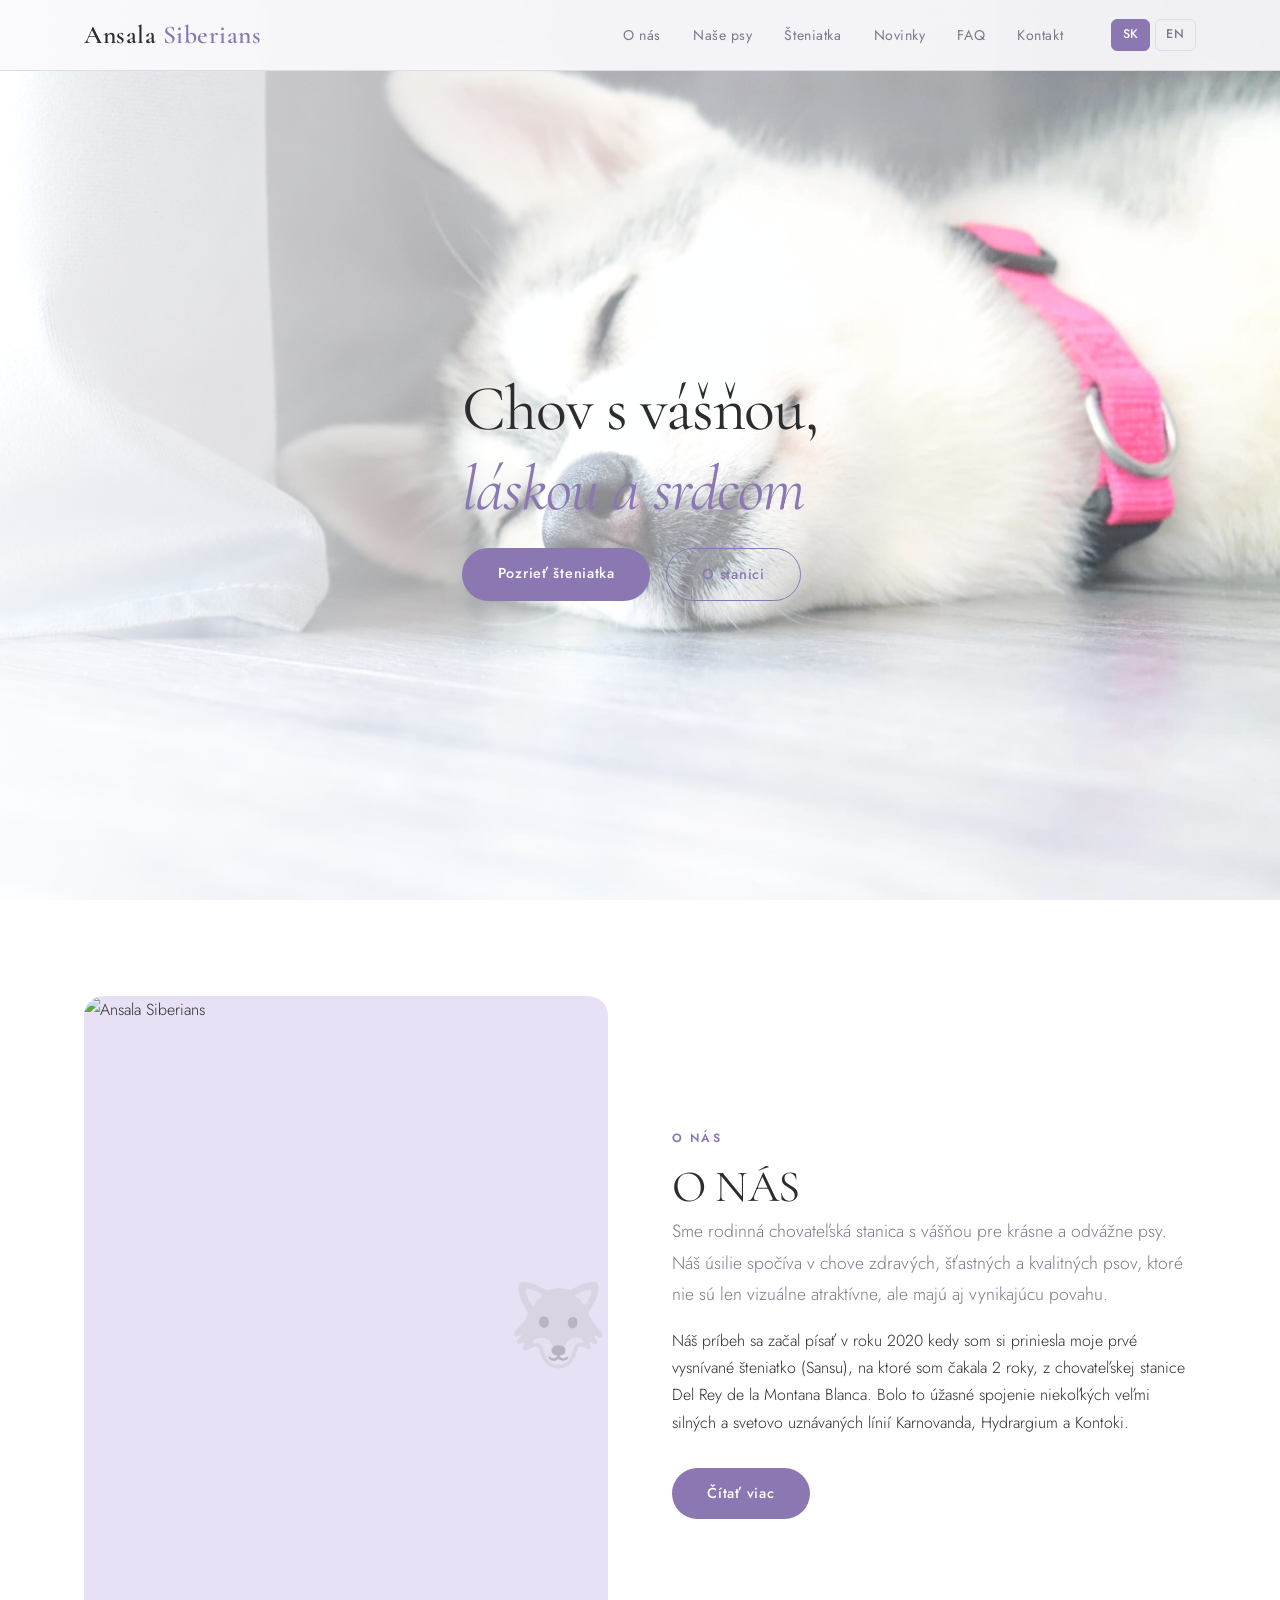
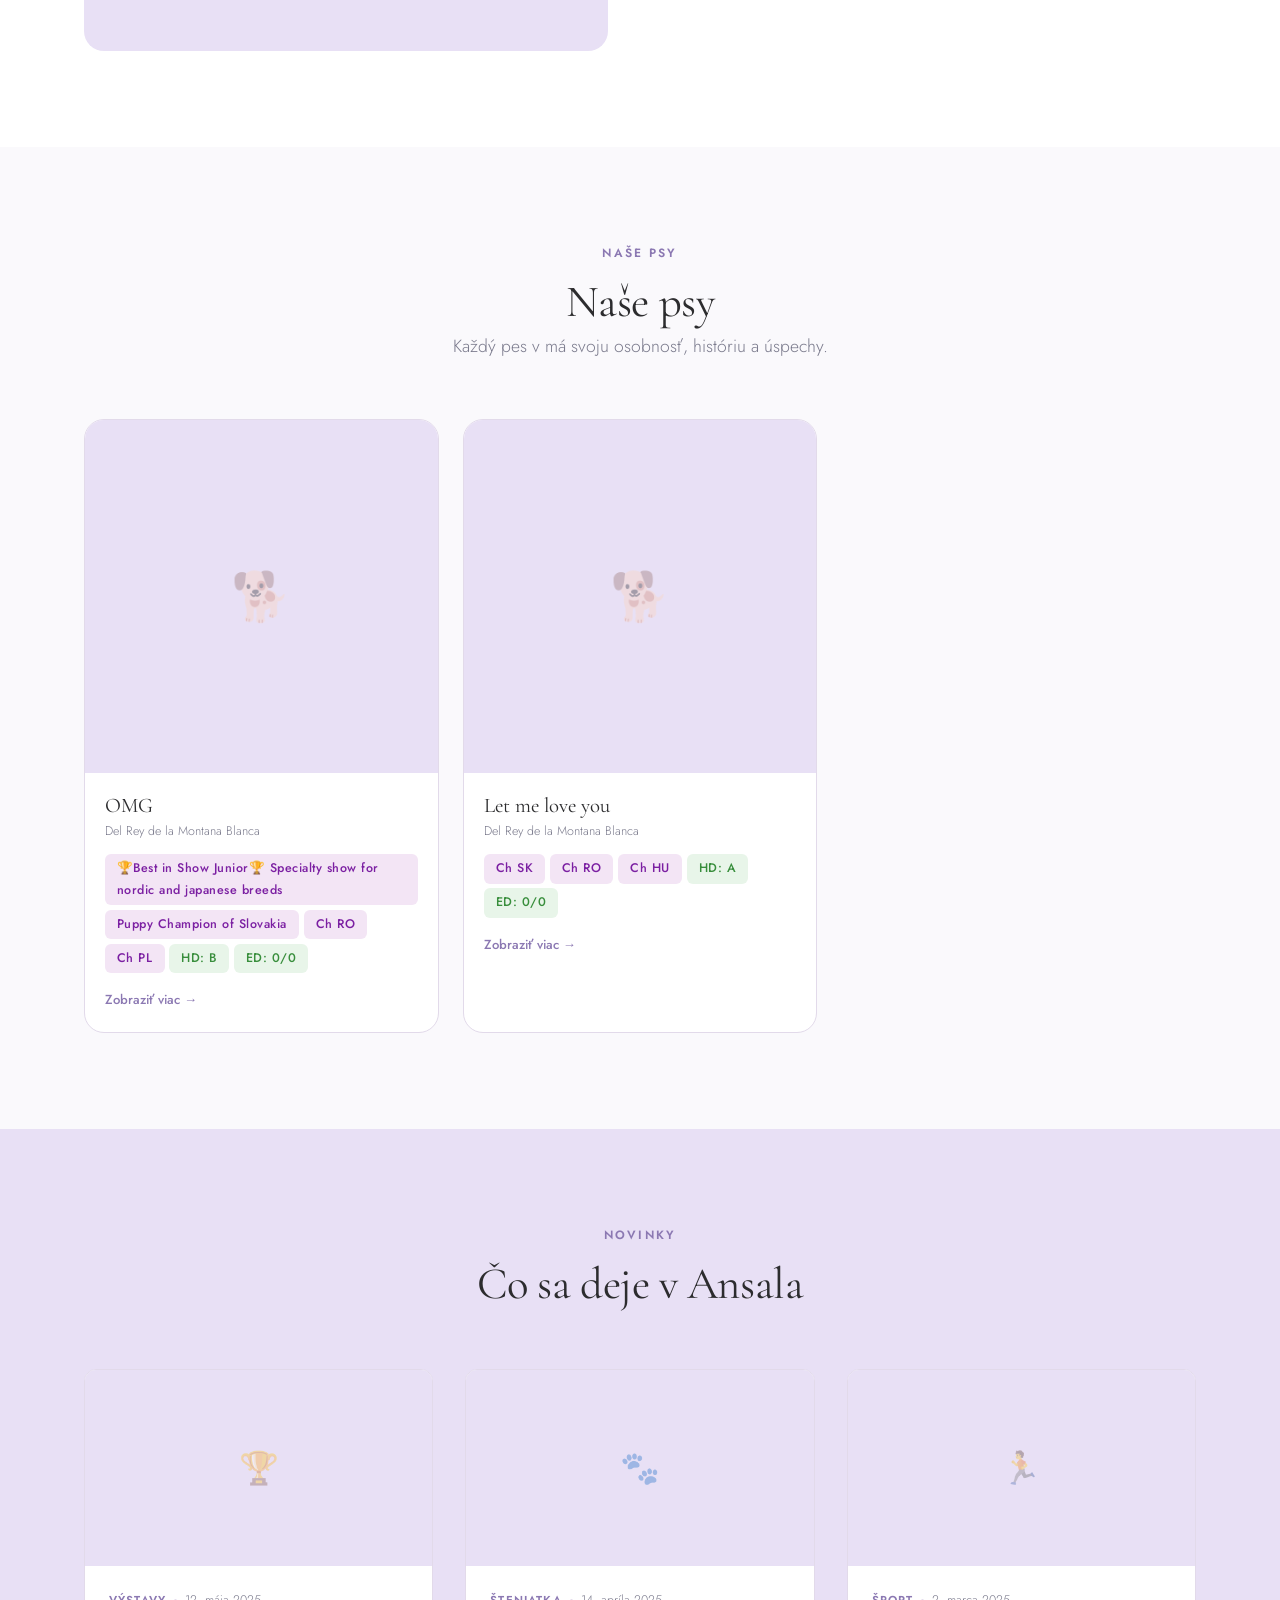
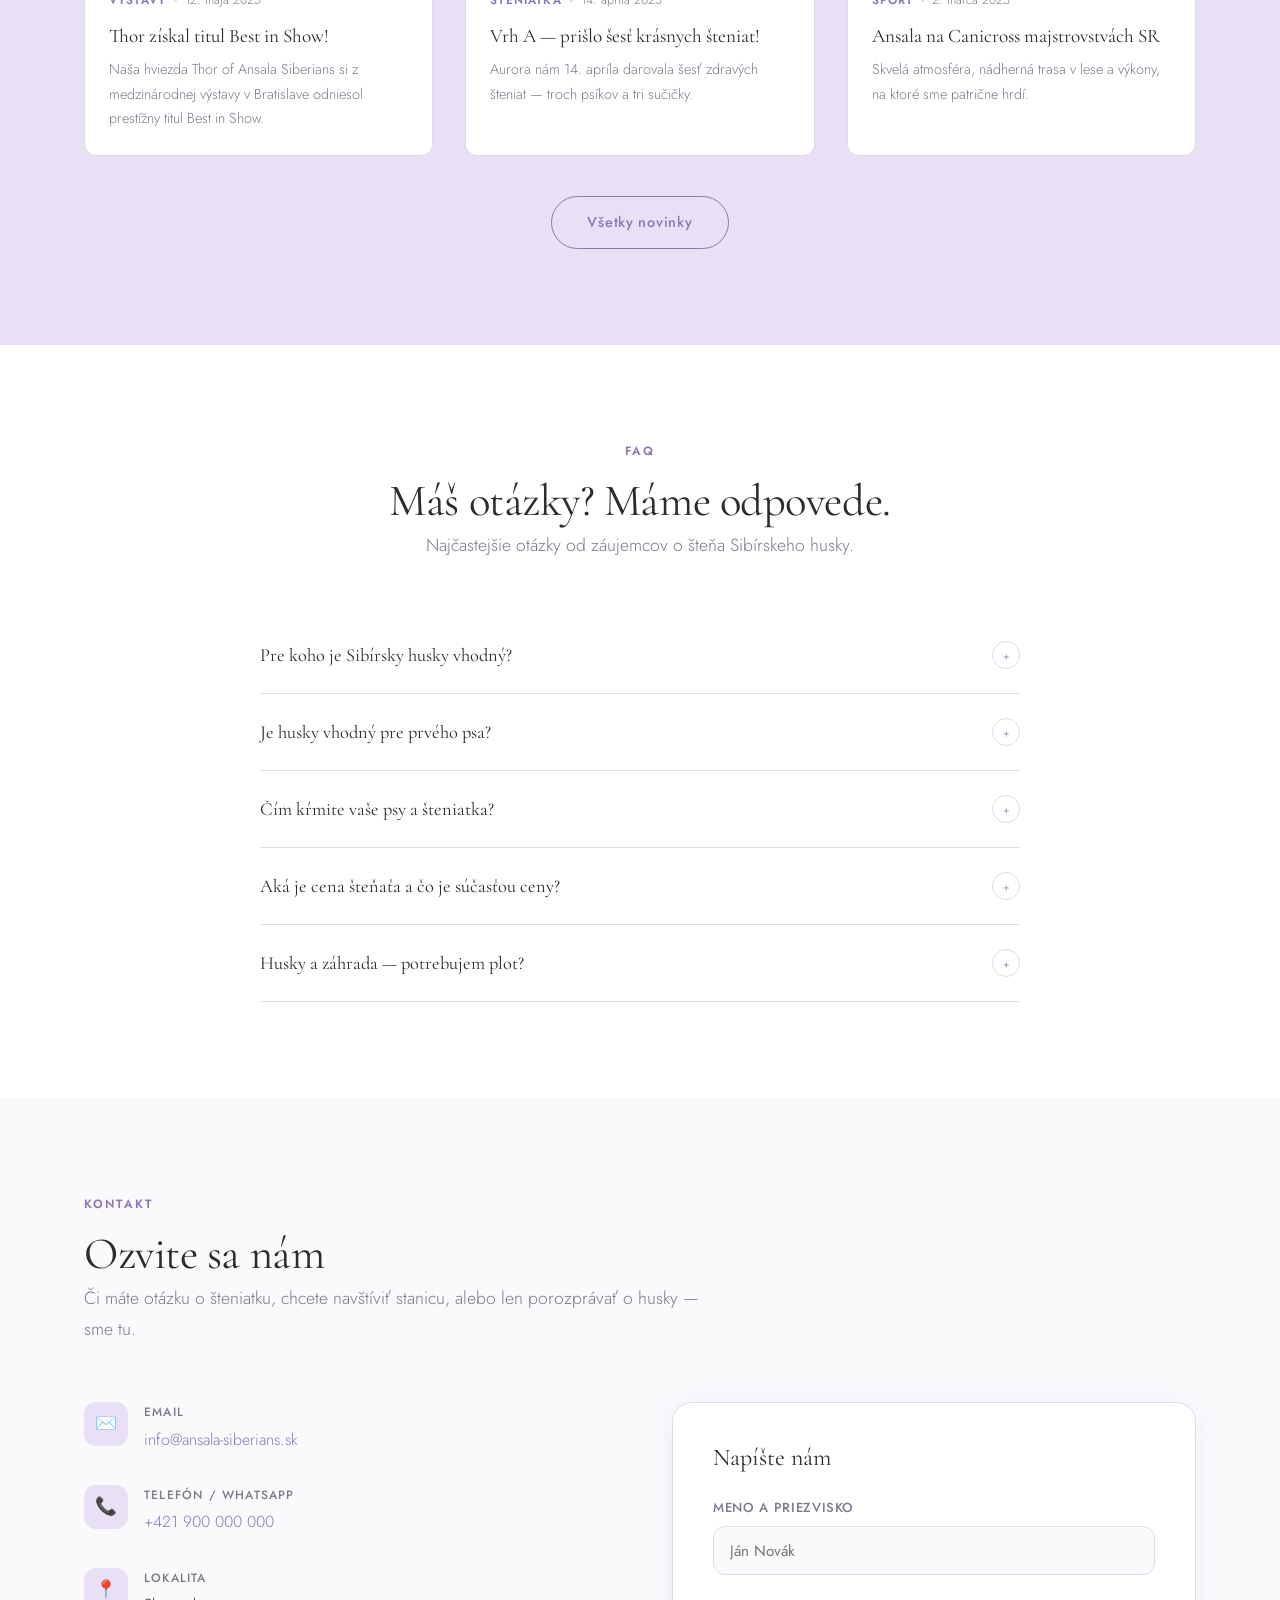
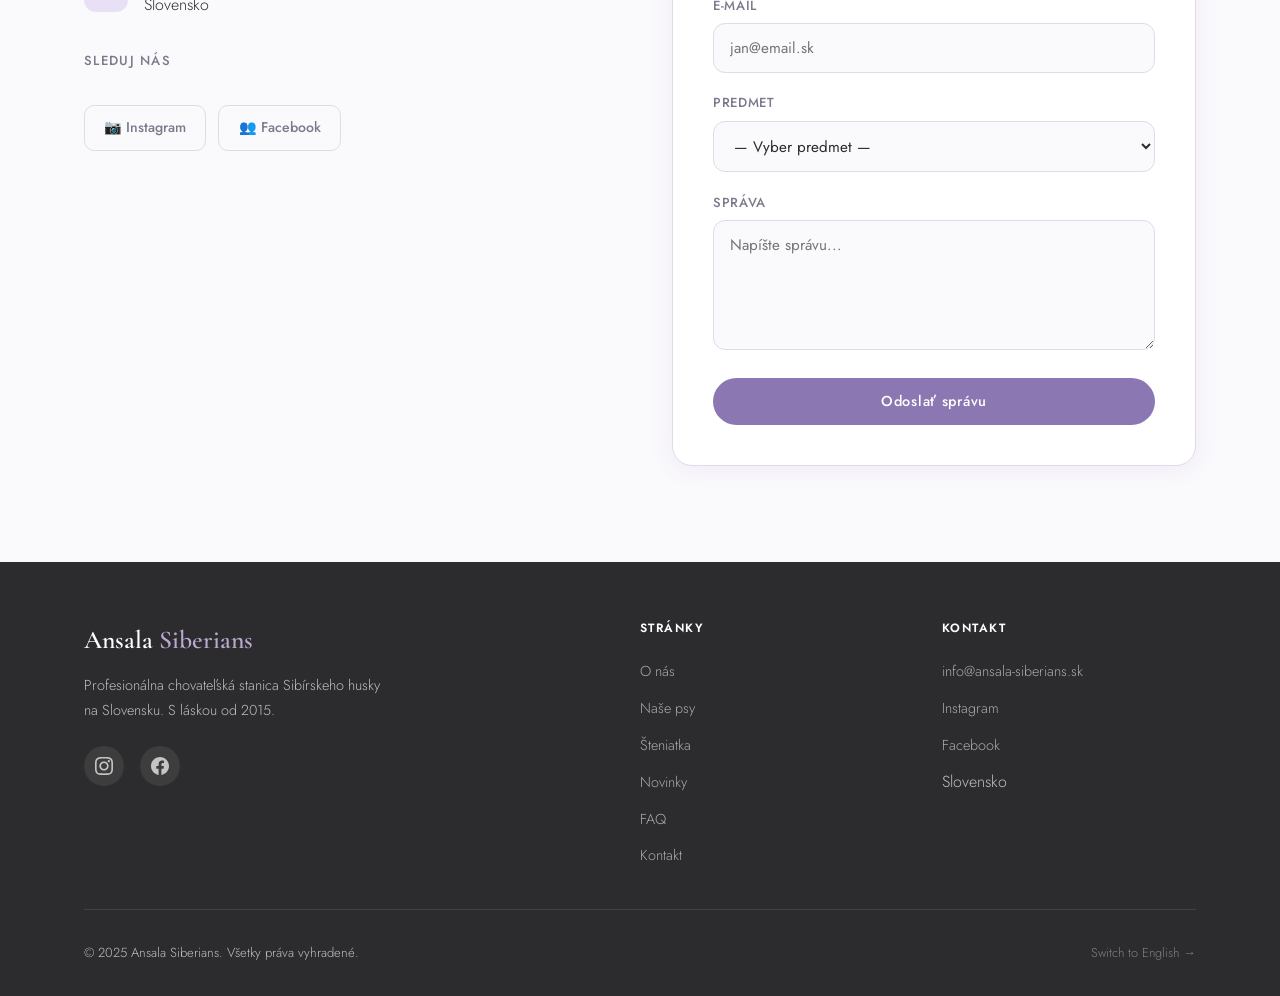
==== index.html @ a8ec6226 "Update index.html" ====
<!DOCTYPE html>
<html lang="sk">
<head>
  <meta charset="UTF-8" />
  <meta name="viewport" content="width=device-width, initial-scale=1.0" />
  <title>Ansala Siberians — Chovateľská stanica Sibírsky husky</title>
  <meta name="description" content="Ansala — chovateľská stanica Sibírsky husky na Slovensku." />
  <meta property="og:title" content="Ansala Siberians" />
  <meta property="og:type" content="website" />
  <link rel="preconnect" href="https://fonts.googleapis.com" />
  <link rel="preconnect" href="https://fonts.gstatic.com" crossorigin />
  <link rel="stylesheet" href="css/style.css" />
</head>
<body>

<!-- ================================================================
     NAVIGÁCIA
     href="#sekcia"      = scrolluje po homepage
     href="stranka.html" = otvorí samostatnú stránku
================================================================ -->
<nav class="navbar">
  <div class="container">
    <div class="navbar__inner">
      <!-- <img src="images/logo.png" alt="Ansala Siberians" style="height:36px;" /> -->
      <a href="index.html" class="navbar__logo">Ansala <span>Siberians</span></a>

      <button class="navbar__hamburger" id="hamburger" aria-label="Menu">
        <span></span><span></span><span></span>
      </button>

      <ul class="navbar__menu" id="navMenu">
        <li><a href="o-nas.html"     class="navbar__link">O nás</a></li>
        <li><a href="nase-psy.html"  class="navbar__link">Naše psy</a></li>
        <li><a href="steniatka.html" class="navbar__link">Šteniatka</a></li>
        <li><a href="novinky.html"   class="navbar__link">Novinky</a></li>
        <li><a href="#faq"           class="navbar__link">FAQ</a></li>
        <li><a href="#kontakt"       class="navbar__link">Kontakt</a></li>
        <li class="lang-switcher">
          <span class="lang-btn active">SK</span>
          <a href="en/index.html" class="lang-btn">EN</a>
        </li>
      </ul>
    </div>
  </div>
</nav>


<!-- ================================================================
     HERO
================================================================ -->
<section class="hero" id="uvod">
  <img src="images/sleepingpuppy.jpg" alt="" class="hero__bg" />
  <div class="hero__overlay"></div>

  <div class="container">
      <div class="hero__content animate-in">
      <h1 class="hero__title">
        Chov s vášňou,<br>
        <em>láskou a srdcom</em>
      </h1>
     <!-- <p class="hero__subtitle">
        Vitajte v chovateľskej stanici Ansala
      </p> -->
      <div class="hero__actions">
        <a href="steniatka.html" class="btn btn--primary">Pozrieť šteniatka</a>
        <a href="o-nas.html" class="btn btn--outline">O stanici</a>
      </div>
    </div>
  </div>
</section>


<!-- ================================================================
     O NÁS — skrátená ukážka
================================================================ -->
<section class="section section--light" id="o-nas-preview">
  <div class="container">
    <div class="preview-layout">

  <!-- FOTKA naľavo -->
  <div class="preview-image">
    <img src="images/my.jpg" alt="Ansala Siberians" />
    <div class="preview-image__placeholder">🐺</div>
  </div>

  <!-- TEXT napravo -->
  <div class="preview-text">
    <span class="section-label">O nás</span>
    <h2>O NÁS</h2>
    <p class="lead">
      Sme rodinná chovateľská stanica s vášňou pre krásne a odvážne psy.
      Náš úsilie spočíva v chove zdravých, šťastných a kvalitných psov,
      ktoré nie sú len vizuálne atraktívne, ale majú aj vynikajúcu povahu.
    </p>
    <p>
      Náš príbeh sa začal písať v roku 2020 kedy som si priniesla moje prvé vysnívané šteniatko 
      (Sansu), na ktoré som čakala 2 roky, z chovateľskej stanice Del Rey de la Montana Blanca. 
      Bolo to úžasné spojenie niekoľkých veľmi silných a svetovo uznávaných línií 
      Karnovanda, Hydrargium a Kontoki.
    </p>
    <a href="o-nas.html" class="btn btn--primary" style="margin-top:1rem;">
      Čítať viac
    </a>
  </div>
  </div>
</section>


<!-- ================================================================
     NAŠE PSY — skrátená ukážka (kartičky)
================================================================ -->
<section class="section" id="nase-psy-preview">
  <div class="container">

    <div class="section-header centered">
      <span class="section-label">Naše psy</span>
      <h2>Naše psy</h2>
      <p class="lead">Každý pes v má svoju osobnosť, históriu a úspechy.</p>
    </div>

    <div class="dogs-preview-grid">

      <!-- KARTIČKA PSA — skopíruj pre každého ďalšieho psa -->
      <a href="psy/aurora.html" class="dog-card">
        <div class="dog-card__photo">
          <!-- <img src="images/aurora.jpg" alt="Aurora" /> -->
          <div class="dog-card__photo-placeholder">🐕</div>
        </div>
        <div class="dog-card__body">
          <h3 class="dog-card__name">OMG</h3>
          <p class="dog-card__kennel">Del Rey de la Montana Blanca</p>
          <div class="dog-card__tags">
            <span class="tag tag--title">🏆Best in Show Junior🏆 Specialty show for nordic and japanese breeds</span>
            <span class="tag tag--title">Puppy Champion of Slovakia</span>
            <span class="tag tag--title">Ch RO</span>
            <span class="tag tag--title">Ch PL</span>
            <span class="tag tag--health">HD: B</span>
            <span class="tag tag--health">ED: 0/0</span>
          </div>
          <span class="dog-card__more">Zobraziť viac →</span>
        </div>
      </a>

      <a href="psy/thor.html" class="dog-card">
        <div class="dog-card__photo">
          <!-- <img src="images/thor.jpg" alt="Thor" /> -->
          <div class="dog-card__photo-placeholder">🐕</div>
        </div>
        <div class="dog-card__body">
          <h3 class="dog-card__name">Let me love you</h3>
          <p class="dog-card__kennel">Del Rey de la Montana Blanca</p>
          <div class="dog-card__tags">
            <span class="tag tag--title">Ch SK</span>
            <span class="tag tag--title">Ch RO</span>
            <span class="tag tag--title">Ch HU</span>
            <span class="tag tag--health">HD: A</span>
            <span class="tag tag--health">ED: 0/0</span>
          </div>
          <span class="dog-card__more">Zobraziť viac →</span>
        </div>
      </a>

      <!-- Kartička "Všetky psy" -->
      <a href="nase-psy.html" class="dog-card dog-card--all">
        <span style="font-size:2.5rem;">🐾</span>
        <strong>Všetky naše psy</strong>
        <span style="font-size:0.85rem;color:var(--color-text-muted);">Zobraziť kompletný zoznam</span>
      </a>

    </div>

  </div>
</section>


<!-- ================================================================
     NOVINKY — posledné 3 príspevky
     (Po napojení Netlify CMS budú tieto kartičky generované automaticky)
================================================================ -->
<section class="section section--tinted" id="novinky-preview">
  <div class="container">

    <div class="section-header centered">
      <span class="section-label">Novinky</span>
      <h2>Čo sa deje v Ansala</h2>
    </div>

    <div class="news-grid">

      <!-- NOVINKOVÁ KARTIČKA — odkaz smeruje na samostatný článok -->
      <a href="novinky/thor-best-in-show.html" class="news-card">
        <div class="news-card__image">
          <!-- <img src="images/news-vystavy.jpg" alt="Výstavný úspech" /> -->
          <div class="news-card__img-placeholder">🏆</div>
        </div>
        <div class="news-card__body">
          <div class="news-card__meta">
            <span class="news-card__category">Výstavy</span>
            <span class="news-card__dot"></span>
            <span class="news-card__date">12. mája 2025</span>
          </div>
          <h3>Thor získal titul Best in Show!</h3>
          <p>Naša hviezda Thor of Ansala Siberians si z medzinárodnej výstavy v Bratislave odniesol prestížny titul Best in Show.</p>
        </div>
      </a>

      <a href="novinky/vrh-a-2025.html" class="news-card">
        <div class="news-card__image">
          <div class="news-card__img-placeholder">🐾</div>
        </div>
        <div class="news-card__body">
          <div class="news-card__meta">
            <span class="news-card__category">Šteniatka</span>
            <span class="news-card__dot"></span>
            <span class="news-card__date">14. apríla 2025</span>
          </div>
          <h3>Vrh A — prišlo šesť krásnych šteniat!</h3>
          <p>Aurora nám 14. apríla darovala šesť zdravých šteniat — troch psíkov a tri sučičky.</p>
        </div>
      </a>

      <a href="novinky/canicross-2025.html" class="news-card">
        <div class="news-card__image">
          <div class="news-card__img-placeholder">🏃</div>
        </div>
        <div class="news-card__body">
          <div class="news-card__meta">
            <span class="news-card__category">Šport</span>
            <span class="news-card__dot"></span>
            <span class="news-card__date">2. marca 2025</span>
          </div>
          <h3>Ansala na Canicross majstrovstvách SR</h3>
          <p>Skvelá atmosféra, nádherná trasa v lese a výkony, na ktoré sme patrične hrdí.</p>
        </div>
      </a>

    </div>

    <div style="text-align:center;margin-top:2.5rem;">
      <a href="novinky.html" class="btn btn--outline">Všetky novinky</a>
    </div>

  </div>
</section>


<!-- ================================================================
     FAQ
================================================================ -->
<section class="section section--light" id="faq">
  <div class="container">
    <div class="section-header centered">
      <span class="section-label">FAQ</span>
      <h2>Máš otázky? Máme odpovede.</h2>
      <p class="lead">Najčastejšie otázky od záujemcov o šteňa Sibírskeho husky.</p>
    </div>
    <div class="faq-list">

      <div class="faq-item">
        <button class="faq-question" onclick="toggleFaq(this)">
          Pre koho je Sibírsky husky vhodný?
          <span class="faq-icon">+</span>
        </button>
        <div class="faq-answer">
          Sibírsky husky je ideálny pre aktívnych ľudí alebo rodiny, ktorí majú čas na dlhé 
          prechádzky, beh, cyklistiku alebo iné outdoorové aktivity. Nie je to pes do bytu 
          bez pohybu — husky potrebuje minimálne 2 hodiny aktívneho pohybu denne.
        </div>
      </div>

      <div class="faq-item">
        <button class="faq-question" onclick="toggleFaq(this)">
          Je husky vhodný pre prvého psa?
          <span class="faq-icon">+</span>
        </button>
        <div class="faq-answer">
          Môže byť, ale je dôležité byť si vedomý náročnosti tohto plemena. Husky nie je pes, 
          ktorý vás bude slepo poslúchať — je inteligentný, nezávislý a vie si vynútiť pozornosť.
        </div>
      </div>

      <div class="faq-item">
        <button class="faq-question" onclick="toggleFaq(this)">
          Čím kŕmite vaše psy a šteniatka?
          <span class="faq-icon">+</span>
        </button>
        <div class="faq-answer">
          Naše dospelé psy kŕmime kombináciou kvalitného granulovaného krmiva a surovej stravy (BARF). 
          Šteniatka odchádzajú s podrobným kŕmnym plánkom a odporúčaniami na krmivo.
        </div>
      </div>

      <div class="faq-item">
        <button class="faq-question" onclick="toggleFaq(this)">
          Aká je cena šteňaťa a čo je súčasťou ceny?
          <span class="faq-icon">+</span>
        </button>
        <div class="faq-answer">
          Cenu uvádzame pri každom vrhu individuálne. V cene je vždy zahrnutý preukaz pôvodu FCI, 
          čipovanie, základné očkovanie a odčervenie, veterinárna prehliadka a kŕmny balíček.
        </div>
      </div>

      <div class="faq-item">
        <button class="faq-question" onclick="toggleFaq(this)">
          Husky a záhrada — potrebujem plot?
          <span class="faq-icon">+</span>
        </button>
        <div class="faq-answer">
          Áno, a to spoľahlivý! Husky je majster úniku. Odporúčame plot minimálne 180 cm 
          s betónovým základom alebo sieťou pod zemou.
        </div>
      </div>

    </div>
  </div>
</section>


<!-- ================================================================
     KONTAKT
================================================================ -->
<section class="section" id="kontakt">
  <div class="container">
    <div class="section-header">
      <span class="section-label">Kontakt</span>
      <h2>Ozvite sa nám</h2>
      <p class="lead">Či máte otázku o šteniatku, chcete navštíviť stanicu, alebo len porozprávať o husky — sme tu.</p>
    </div>

    <div class="contact-layout">
      <div>
        <div class="contact-info__item">
          <div class="contact-info__icon">✉️</div>
          <div>
            <div class="contact-info__label">Email</div>
            <div class="contact-info__value">
              <a href="mailto:info@ansala-siberians.sk" style="color:var(--color-primary-dark);">info@ansala-siberians.sk</a>
            </div>
          </div>
        </div>
        <div class="contact-info__item">
          <div class="contact-info__icon">📞</div>
          <div>
            <div class="contact-info__label">Telefón / WhatsApp</div>
            <div class="contact-info__value">
              <a href="tel:+421900000000" style="color:var(--color-primary-dark);">+421 900 000 000</a>
            </div>
          </div>
        </div>
        <div class="contact-info__item">
          <div class="contact-info__icon">📍</div>
          <div>
            <div class="contact-info__label">Lokalita</div>
            <div class="contact-info__value">Slovensko</div>
          </div>
        </div>
        <div>
          <p style="font-size:0.82rem;font-weight:500;letter-spacing:0.1em;text-transform:uppercase;color:var(--color-text-muted);margin-bottom:1rem;">Sleduj nás</p>
          <div class="social-links">
            <a href="https://instagram.com/ansala.siberians" target="_blank" class="social-link">📷 Instagram</a>
            <a href="https://facebook.com/ansala.siberians" target="_blank" class="social-link">👥 Facebook</a>
          </div>
        </div>
      </div>

      <div class="contact-form">
        <h3 style="font-family:var(--font-display);font-size:1.5rem;margin-bottom:1.5rem;">Napíšte nám</h3>
        <form action="#" method="POST">
          <div class="form-group">
            <label for="meno">Meno a priezvisko</label>
            <input type="text" id="meno" name="meno" placeholder="Ján Novák" required />
          </div>
          <div class="form-group">
            <label for="email">E-mail</label>
            <input type="email" id="email" name="email" placeholder="jan@email.sk" required />
          </div>
          <div class="form-group">
            <label for="predmet">Predmet</label>
            <select id="predmet" name="predmet">
              <option value="">— Vyber predmet —</option>
              <option value="stenatko">Záujem o šteňatko</option>
              <option value="navsteva">Chcem navštíviť stanicu</option>
              <option value="otazka">Všeobecná otázka</option>
            </select>
          </div>
          <div class="form-group">
            <label for="sprava">Správa</label>
            <textarea id="sprava" name="sprava" placeholder="Napíšte správu..." required></textarea>
          </div>
          <button type="submit" class="btn btn--primary" style="width:100%;">Odoslať správu</button>
        </form>
      </div>
    </div>
  </div>
</section>


<!-- ================================================================
     FOOTER
================================================================ -->
<footer class="footer">
  <div class="container">
    <div class="footer__inner">
      <div>
        <!-- <img src="images/logo.png" alt="Ansala Siberians" style="height:40px;margin-bottom:0.75rem;" /> -->
        <div class="footer__logo">Ansala <span>Siberians</span></div>
        <p class="footer__desc">Profesionálna chovateľská stanica Sibírskeho husky na Slovensku. S láskou od 2015.</p>
        <div class="footer-social">
          <a href="https://instagram.com/ansala.siberians" target="_blank" class="footer-social__link" aria-label="Instagram">
            <svg viewBox="0 0 24 24"><path d="M12 2.163c3.204 0 3.584.012 4.85.07 3.252.148 4.771 1.691 4.919 4.919.058 1.265.069 1.645.069 4.849 0 3.205-.012 3.584-.069 4.849-.149 3.225-1.664 4.771-4.919 4.919-1.266.058-1.644.07-4.85.07-3.204 0-3.584-.012-4.849-.07-3.26-.149-4.771-1.699-4.919-4.92-.058-1.265-.07-1.644-.07-4.849 0-3.204.013-3.583.07-4.849.149-3.227 1.664-4.771 4.919-4.919 1.266-.057 1.645-.069 4.849-.069zm0-2.163c-3.259 0-3.667.014-4.947.072-4.358.2-6.78 2.618-6.98 6.98-.059 1.281-.073 1.689-.073 4.948 0 3.259.014 3.668.072 4.948.2 4.358 2.618 6.78 6.98 6.98 1.281.058 1.689.072 4.948.072 3.259 0 3.668-.014 4.948-.072 4.354-.2 6.782-2.618 6.979-6.98.059-1.28.073-1.689.073-4.948 0-3.259-.014-3.667-.072-4.947-.196-4.354-2.617-6.78-6.979-6.98-1.281-.059-1.69-.073-4.949-.073zm0 5.838c-3.403 0-6.162 2.759-6.162 6.162s2.759 6.163 6.162 6.163 6.162-2.759 6.162-6.163c0-3.403-2.759-6.162-6.162-6.162zm0 10.162c-2.209 0-4-1.79-4-4 0-2.209 1.791-4 4-4s4 1.791 4 4c0 2.21-1.791 4-4 4zm6.406-11.845c-.796 0-1.441.645-1.441 1.44s.645 1.44 1.441 1.44c.795 0 1.439-.645 1.439-1.44s-.644-1.44-1.439-1.44z"/></svg>
          </a>
          <a href="https://facebook.com/ansala.siberians" target="_blank" class="footer-social__link" aria-label="Facebook">
            <svg viewBox="0 0 24 24"><path d="M24 12.073c0-6.627-5.373-12-12-12s-12 5.373-12 12c0 5.99 4.388 10.954 10.125 11.854v-8.385H7.078v-3.47h3.047V9.43c0-3.007 1.792-4.669 4.533-4.669 1.312 0 2.686.235 2.686.235v2.953H15.83c-1.491 0-1.956.925-1.956 1.874v2.25h3.328l-.532 3.47h-2.796v8.385C19.612 23.027 24 18.062 24 12.073z"/></svg>
          </a>
        </div>
      </div>
      <div>
        <div class="footer__col-title">Stránky</div>
        <ul class="footer__links">
          <li><a href="o-nas.html">O nás</a></li>
          <li><a href="nase-psy.html">Naše psy</a></li>
          <li><a href="steniatka.html">Šteniatka</a></li>
          <li><a href="novinky.html">Novinky</a></li>
          <li><a href="#faq">FAQ</a></li>
          <li><a href="#kontakt">Kontakt</a></li>
        </ul>
      </div>
      <div>
        <div class="footer__col-title">Kontakt</div>
        <ul class="footer__links">
          <li><a href="mailto:info@ansala-siberians.sk">info@ansala-siberians.sk</a></li>
          <li><a href="https://instagram.com/ansala.siberians" target="_blank">Instagram</a></li>
          <li><a href="https://facebook.com/ansala.siberians" target="_blank">Facebook</a></li>
          <li>Slovensko</li>
        </ul>
      </div>
    </div>
    <div class="footer__bottom">
      <span>© 2025 Ansala Siberians. Všetky práva vyhradené.</span>
      <a href="en/index.html" style="color:rgba(255,255,255,0.4);font-size:0.8rem;">Switch to English →</a>
    </div>
  </div>
</footer>

<script>
  const hamburger = document.getElementById('hamburger');
  const navMenu   = document.getElementById('navMenu');
  hamburger.addEventListener('click', () => navMenu.classList.toggle('open'));
  document.querySelectorAll('.navbar__link').forEach(l => l.addEventListener('click', () => navMenu.classList.remove('open')));

  function toggleFaq(btn) {
    const item = btn.closest('.faq-item');
    const isOpen = item.classList.contains('open');
    document.querySelectorAll('.faq-item').forEach(i => i.classList.remove('open'));
    if (!isOpen) item.classList.add('open');
  }
</script>
</body>
</html>
---- css/style.css ----
/* ============================================================
   ANSALA SIBERIANS — Hlavný stylesheet
   Farebná paleta: pastelová fialová, biela, jemné sivé tóny
   ============================================================ */

@import url('https://fonts.googleapis.com/css2?family=Cormorant+Garamond:ital,wght@0,300;0,400;0,600;1,300;1,400&family=Jost:wght@300;400;500;600&display=swap');

/* --- CSS Premenné (farby, fonty) --- */
:root {
  --color-primary:   #b8a9d0;   /* pastelová fialová */
  --color-primary-dark: #8b78b2; /* tmavšia fialová pre hover */
  --color-primary-light: #e8e0f5; /* veľmi svetlá fialová / pozadie */
  --color-accent:    #d4c5e8;   /* jemný akcent */
  --color-white:     #ffffff;
  --color-off-white: #faf9fc;   /* takmer biela s fialovým nádychom */
  --color-text:      #2c2c2e;   /* takmer čierny text */
  --color-text-muted:#7a7a8c;   /* sivý muted text */
  --color-border:    #e2daea;   /* jemný border */

  --font-display: 'Cormorant Garamond', Georgia, serif;
  --font-body:    'Jost', sans-serif;

  --border-radius: 12px;
  --border-radius-lg: 20px;
  --shadow-soft: 0 4px 24px rgba(120, 90, 160, 0.08);
  --shadow-card: 0 8px 32px rgba(120, 90, 160, 0.12);
  --transition: all 0.3s ease;
}

/* ============================================================
   RESET & BASE
   ============================================================ */
*, *::before, *::after { box-sizing: border-box; margin: 0; padding: 0; }

html { scroll-behavior: smooth; font-size: 16px; }

body {
  font-family: var(--font-body);
  color: var(--color-text);
  background: var(--color-off-white);
  line-height: 1.7;
  font-weight: 300;
}

img { max-width: 100%; display: block; }

a { color: inherit; text-decoration: none; transition: var(--transition); }

ul { list-style: none; }

/* ============================================================
   TYPOGRAFIA
   ============================================================ */
h1, h2, h3, h4 {
  font-family: var(--font-display);
  font-weight: 400;
  line-height: 1.25;
  color: var(--color-text);
}

h1 { font-size: clamp(2.4rem, 5vw, 4rem); letter-spacing: -0.02em; }
h2 { font-size: clamp(1.8rem, 3.5vw, 2.8rem); letter-spacing: -0.01em; }
h3 { font-size: clamp(1.3rem, 2.5vw, 1.8rem); }
h4 { font-size: 1.2rem; }

p { margin-bottom: 1rem; }

.section-label {
  font-family: var(--font-body);
  font-size: 0.75rem;
  font-weight: 600;
  letter-spacing: 0.18em;
  text-transform: uppercase;
  color: var(--color-primary-dark);
  margin-bottom: 0.75rem;
  display: block;
}

.lead {
  font-size: 1.1rem;
  font-weight: 300;
  color: var(--color-text-muted);
  line-height: 1.8;
}

/* ============================================================
   LAYOUT HELPERS
   ============================================================ */
.container {
  max-width: 1160px;
  margin: 0 auto;
  padding: 0 1.5rem;
}

.section {
  padding: 6rem 0;
}

.section--light { background: var(--color-white); }
.section--tinted { background: var(--color-primary-light); }

.grid-2 {
  display: grid;
  grid-template-columns: 1fr 1fr;
  gap: 2.5rem;
}

.grid-3 {
  display: grid;
  grid-template-columns: repeat(3, 1fr);
  gap: 2rem;
}

.flex-center { display: flex; align-items: center; justify-content: center; }
.text-center { text-align: center; }

.section-header {
  margin-bottom: 3.5rem;
  max-width: 640px;
}
.section-header.centered {
  text-align: center;
  margin-left: auto;
  margin-right: auto;
}

/* ============================================================
   TLAČIDLÁ (Buttons)
   ============================================================ */
.btn {
  display: inline-block;
  padding: 0.85rem 2.2rem;
  border-radius: 100px;
  font-family: var(--font-body);
  font-size: 0.9rem;
  font-weight: 500;
  letter-spacing: 0.05em;
  cursor: pointer;
  transition: var(--transition);
  border: none;
}

.btn--primary {
  background: var(--color-primary-dark);
  color: var(--color-white);
}
.btn--primary:hover {
  background: #7460a0;
  transform: translateY(-2px);
  box-shadow: 0 8px 24px rgba(120, 90, 160, 0.3);
}

.btn--outline {
  background: transparent;
  color: var(--color-primary-dark);
  border: 1.5px solid var(--color-primary-dark);
}
.btn--outline:hover {
  background: var(--color-primary-dark);
  color: var(--color-white);
}

/* ============================================================
   NAVIGÁCIA
   ============================================================ */
.navbar {
  position: fixed;
  top: 0; left: 0; right: 0;
  z-index: 1000;
  background: rgba(250, 249, 252, 0.92);
  backdrop-filter: blur(12px);
  border-bottom: 1px solid var(--color-border);
  transition: var(--transition);
}

.navbar__inner {
  display: flex;
  align-items: center;
  justify-content: space-between;
  height: 70px;
}

/* Logo */
.navbar__logo {
  font-family: var(--font-display);
  font-size: 1.6rem;
  font-weight: 600;
  letter-spacing: 0.02em;
  color: var(--color-text);
}
.navbar__logo span { color: var(--color-primary-dark); }

/* Menu links */
.navbar__menu {
  display: flex;
  align-items: center;
  gap: 2rem;
}

.navbar__link {
  font-size: 0.88rem;
  font-weight: 400;
  letter-spacing: 0.04em;
  color: var(--color-text-muted);
  position: relative;
  padding-bottom: 2px;
}
.navbar__link::after {
  content: '';
  position: absolute;
  bottom: -2px; left: 0; right: 0;
  height: 1px;
  background: var(--color-primary-dark);
  transform: scaleX(0);
  transition: transform 0.3s ease;
}
.navbar__link:hover { color: var(--color-text); }
.navbar__link:hover::after { transform: scaleX(1); }

/* Prepínač jazyka */
.lang-switcher {
  display: flex;
  gap: 0.3rem;
  align-items: center;
  margin-left: 1rem;
}

.lang-btn {
  padding: 0.3rem 0.65rem;
  border-radius: 6px;
  font-size: 0.78rem;
  font-weight: 500;
  letter-spacing: 0.05em;
  cursor: pointer;
  text-transform: uppercase;
  color: var(--color-text-muted);
  border: 1px solid var(--color-border);
  background: transparent;
  transition: var(--transition);
  font-family: var(--font-body);
}
.lang-btn.active, .lang-btn:hover {
  background: var(--color-primary-dark);
  color: var(--color-white);
  border-color: var(--color-primary-dark);
}

/* Hamburger (mobil) — bez orámovania, len čiarky */
.navbar__hamburger {
  display: none;
  flex-direction: column;
  gap: 6px;
  cursor: pointer;
  padding: 4px;
  background: none;
  border: none;
  outline: none;
}
.navbar__hamburger span {
  width: 26px; height: 2px;
  background: var(--color-text);
  border-radius: 2px;
  transition: var(--transition);
  display: block;
}

/* ============================================================
   HERO SEKCIA
   ============================================================ */
.hero {
  min-height: 100vh;
  position: relative;
  display: flex;
  align-items: center;
  padding-top: 70px;
  overflow: hidden;
}

/* Skutočná fotka na pozadí */
.hero__bg {
  position: absolute;
  inset: 0;
  width: 100%; height: 100%;
  object-fit: cover;
  object-position: center;
  z-index: 0;
}

/* Placeholder kým nemáš fotku */
.hero__bg-placeholder {
  position: absolute;
  inset: 0;
  background: linear-gradient(160deg, var(--color-primary-light) 0%, var(--color-accent) 100%);
  z-index: 0;
}
.hero__overlay {
  position: absolute;
  inset: 0;
  background: linear-gradient(
    to right,
    rgba(255,255,255,0.82) 0%,
    rgba(255,255,255,0.45) 55%,
    rgba(255,255,255,0.05) 100%
  );
  z-index: 1;
}

.hero__content {
  position: relative;
  z-index: 2;
  max-width: 580px;
  padding: 4rem 0;
}

/* Tmavý gradient overlay — text zostane čitateľný */
.hero__overlay {
  position: absolute;
  inset: 0;
  background: linear-gradient(
    to right,
    rgba(255,255,255,0.82) 0%,
    rgba(255,255,255,0.45) 55%,
    rgba(255,255,255,0.05) 100%
  );
  z-index: 1;
}

.hero__content {
  position: relative;
  z-index: 2;
  max-width: 580px;
  padding: 4rem 0;
}

.hero__badge {
  display: none;
  align-items: center;
  gap: 0.5rem;
  background: var(--color-white);
  border: 1px solid var(--color-border);
  border-radius: 100px;
  padding: 0.4rem 1rem;
  font-size: 0.78rem;
  letter-spacing: 0.08em;
  text-transform: uppercase;
  color: var(--color-primary-dark);
  font-weight: 500;
  margin-bottom: 1.5rem;
}
.hero__badge::before {
  content: '';
  width: 6px; height: 6px;
  border-radius: 50%;
  background: var(--color-primary-dark);
}

.hero__title { margin-bottom: 1.2rem; }
.hero__title em {
  font-style: italic;
  color: var(--color-primary-dark);
}

.hero__subtitle {
  font-size: 1.05rem;
  color: var(--color-text-muted);
  margin-bottom: 2.5rem;
  max-width: 440px;
}

.hero__actions {
  display: flex;
  gap: 1rem;
  flex-wrap: wrap;
}

/* Mobile */
@media (max-width: 768px) {
  .hero__overlay {
    background: rgba(255,255,255,0.75);
  }
  .hero__content {
    padding: 3rem 0;
    max-width: 100%;
  }
}
/* Foto placeholder (nahraď skutočnými snímkami) */
.hero__image {
  position: relative;
}

.hero__photo {
  width: 100%;
  aspect-ratio: 4/5;
  border-radius: var(--border-radius-lg);
  background: linear-gradient(135deg, var(--color-accent), var(--color-primary-light));
  overflow: hidden;
  box-shadow: var(--shadow-card);
  position: relative;
}

/* Jemný gradient overlay na fotke */
.hero__photo::after {
  content: '';
  position: absolute;
  inset: 0;
  background: linear-gradient(
    to bottom,
    transparent 50%,
    rgba(184, 169, 208, 0.25) 100%
  );
  pointer-events: none;
}

.hero__photo img {
  width: 100%; height: 100%;
  object-fit: cover;
}

.hero__photo-placeholder {
  width: 100%; height: 100%;
  display: flex;
  flex-direction: column;
  align-items: center;
  justify-content: center;
  color: var(--color-primary-dark);
  font-family: var(--font-display);
  font-size: 1.1rem;
  gap: 0.5rem;
}

/* Malý stats badge na foto */
.hero__stat-badge {
  position: absolute;
  bottom: -1.5rem;
  left: -1.5rem;
  background: var(--color-white);
  border-radius: var(--border-radius);
  padding: 1rem 1.4rem;
  box-shadow: var(--shadow-card);
  border: 1px solid var(--color-border);
}
.hero__stat-badge strong {
  display: block;
  font-family: var(--font-display);
  font-size: 1.8rem;
  color: var(--color-primary-dark);
  line-height: 1;
}
.hero__stat-badge span {
  font-size: 0.78rem;
  color: var(--color-text-muted);
  letter-spacing: 0.05em;
}

/* ============================================================
   CARDS — všeobecné
   ============================================================ */
.card {
  background: var(--color-white);
  border-radius: var(--border-radius);
  border: 1px solid var(--color-border);
  overflow: hidden;
  transition: var(--transition);
  box-shadow: var(--shadow-soft);
}

.card:hover {
  transform: translateY(-4px);
  box-shadow: var(--shadow-card);
}

.card__image {
  width: 100%;
  aspect-ratio: 4/3;
  background: var(--color-primary-light);
  overflow: hidden;
}

.card__image img {
  width: 100%; height: 100%;
  object-fit: cover;
  transition: transform 0.5s ease;
}
.card:hover .card__image img { transform: scale(1.04); }

.card__photo-placeholder {
  width: 100%; height: 100%;
  display: flex;
  align-items: center;
  justify-content: center;
  color: var(--color-primary-dark);
  font-size: 2rem;
  opacity: 0.4;
}

.card__body { padding: 1.5rem; }

/* ============================================================
   SEKCIA: O NÁS
   ============================================================ */
.about__values {
  display: grid;
  grid-template-columns: repeat(3, 1fr);
  gap: 1.5rem;
  margin-top: 3rem;
}

.value-item {
  background: var(--color-white);
  border-radius: var(--border-radius);
  padding: 2rem 1.5rem;
  border: 1px solid var(--color-border);
  text-align: center;
}

.value-item__icon {
  font-size: 2rem;
  margin-bottom: 1rem;
  display: block;
}

.value-item h4 {
  font-family: var(--font-display);
  font-size: 1.25rem;
  margin-bottom: 0.5rem;
}

.value-item p {
  font-size: 0.9rem;
  color: var(--color-text-muted);
  margin: 0;
}

/* ============================================================
   SEKCIA: NAŠE PSY
   ============================================================ */
.dog-profile {
  background: var(--color-white);
  border-radius: var(--border-radius-lg);
  border: 1px solid var(--color-border);
  overflow: hidden;
  box-shadow: var(--shadow-soft);
  display: grid;
  grid-template-columns: 320px 1fr;
  margin-bottom: 2rem;
  transition: var(--transition);
}
.dog-profile:hover { box-shadow: var(--shadow-card); }

.dog-profile__photo {
  background: var(--color-primary-light);
  min-height: 340px;
  overflow: hidden;
}

.dog-profile__photo img {
  width: 100%; height: 100%;
  object-fit: cover;
}

.dog-profile__photo-placeholder {
  width: 100%; height: 100%;
  min-height: 340px;
  display: flex;
  align-items: center;
  justify-content: center;
  color: var(--color-primary-dark);
  font-size: 3rem;
  opacity: 0.3;
}

.dog-profile__info {
  padding: 2.5rem;
}

.dog-profile__name {
  font-size: 2rem;
  margin-bottom: 0.3rem;
}

.dog-profile__kennel {
  font-size: 0.88rem;
  color: var(--color-text-muted);
  margin-bottom: 1rem;
}

.dog-profile__titles {
  display: flex;
  flex-wrap: wrap;
  gap: 0.4rem;
  margin-bottom: 1.5rem;
}

.tag {
  background: var(--color-primary-light);
  color: var(--color-primary-dark);
  border-radius: 6px;
  padding: 0.25rem 0.75rem;
  font-size: 0.78rem;
  font-weight: 500;
  letter-spacing: 0.04em;
}

.tag--health { background: #e8f5e9; color: #388e3c; }
.tag--title  { background: #f3e5f5; color: #7b1fa2; }

.dog-profile__details {
  display: grid;
  grid-template-columns: 1fr 1fr;
  gap: 0.75rem;
  margin-bottom: 1.5rem;
}

.detail-row {
  display: flex;
  flex-direction: column;
}

.detail-row__label {
  font-size: 0.72rem;
  text-transform: uppercase;
  letter-spacing: 0.1em;
  color: var(--color-text-muted);
  margin-bottom: 0.15rem;
  font-weight: 500;
}

.detail-row__value {
  font-size: 0.95rem;
  font-weight: 400;
}

/* ============================================================
   SEKCIA: ŠTENIATKA
   ============================================================ */
.litter-tabs {
  display: flex;
  gap: 0.5rem;
  margin-bottom: 2.5rem;
  background: var(--color-white);
  padding: 0.4rem;
  border-radius: 100px;
  width: fit-content;
  border: 1px solid var(--color-border);
}

.litter-tab {
  padding: 0.6rem 1.6rem;
  border-radius: 100px;
  font-size: 0.88rem;
  font-weight: 500;
  cursor: pointer;
  transition: var(--transition);
  border: none;
  background: transparent;
  color: var(--color-text-muted);
  font-family: var(--font-body);
}

.litter-tab.active {
  background: var(--color-primary-dark);
  color: var(--color-white);
}

.litter-panel { display: none; }
.litter-panel.active { display: block; }

.litter-card {
  background: var(--color-white);
  border-radius: var(--border-radius-lg);
  border: 1px solid var(--color-border);
  padding: 2.5rem;
  box-shadow: var(--shadow-soft);
  margin-bottom: 1.5rem;
}

.litter-card__header {
  display: flex;
  align-items: flex-start;
  justify-content: space-between;
  margin-bottom: 1.5rem;
  flex-wrap: wrap;
  gap: 1rem;
}

.litter-card__parents {
  font-size: 0.9rem;
  color: var(--color-text-muted);
  margin-top: 0.3rem;
}

.litter-card__status {
  padding: 0.4rem 1rem;
  border-radius: 100px;
  font-size: 0.78rem;
  font-weight: 600;
  letter-spacing: 0.06em;
  text-transform: uppercase;
}

.status--planned { background: #fff8e1; color: #f57f17; }
.status--born    { background: #e8f5e9; color: #2e7d32; }
.status--available { background: var(--color-primary-light); color: var(--color-primary-dark); }

.litter-card__info {
  display: grid;
  grid-template-columns: repeat(auto-fit, minmax(160px, 1fr));
  gap: 1rem;
  padding: 1.5rem;
  background: var(--color-off-white);
  border-radius: var(--border-radius);
  margin-bottom: 1.5rem;
}

.litter-info-item__label {
  font-size: 0.72rem;
  text-transform: uppercase;
  letter-spacing: 0.1em;
  color: var(--color-text-muted);
  font-weight: 500;
}

.litter-info-item__value {
  font-size: 1rem;
  font-weight: 400;
  margin-top: 0.2rem;
}

/* ============================================================
   SEKCIA: NOVINKY
   ============================================================ */
.news-grid {
  display: grid;
  grid-template-columns: repeat(3, 1fr);
  gap: 2rem;
}

.news-card {
  background: var(--color-white);
  border-radius: var(--border-radius);
  border: 1px solid var(--color-border);
  overflow: hidden;
  transition: var(--transition);
}

.news-card:hover {
  transform: translateY(-3px);
  box-shadow: var(--shadow-card);
}

.news-card__image {
  aspect-ratio: 16/9;
  background: var(--color-primary-light);
  overflow: hidden;
}

.news-card__image img {
  width: 100%; height: 100%;
  object-fit: cover;
  transition: transform 0.5s ease;
}
.news-card:hover .news-card__image img { transform: scale(1.05); }

.news-card__img-placeholder {
  width: 100%; height: 100%;
  display: flex;
  align-items: center;
  justify-content: center;
  font-size: 2rem;
  opacity: 0.35;
  color: var(--color-primary-dark);
}

.news-card__body { padding: 1.5rem; }

.news-card__meta {
  display: flex;
  align-items: center;
  gap: 0.5rem;
  margin-bottom: 0.8rem;
}

.news-card__category {
  font-size: 0.72rem;
  font-weight: 600;
  letter-spacing: 0.1em;
  text-transform: uppercase;
  color: var(--color-primary-dark);
}

.news-card__date {
  font-size: 0.78rem;
  color: var(--color-text-muted);
}

.news-card__dot {
  width: 3px; height: 3px;
  border-radius: 50%;
  background: var(--color-border);
}

.news-card h3 { font-size: 1.2rem; margin-bottom: 0.6rem; }

.news-card p {
  font-size: 0.9rem;
  color: var(--color-text-muted);
  margin: 0;
  display: -webkit-box;
  -webkit-line-clamp: 3;
  -webkit-box-orient: vertical;
  overflow: hidden;
}

/* ============================================================
   SEKCIA: FAQ
   ============================================================ */
.faq-list { max-width: 760px; margin: 0 auto; }

.faq-item {
  border-bottom: 1px solid var(--color-border);
}

.faq-question {
  width: 100%;
  text-align: left;
  background: none;
  border: none;
  padding: 1.5rem 0;
  cursor: pointer;
  display: flex;
  align-items: center;
  justify-content: space-between;
  gap: 1rem;
  font-family: var(--font-display);
  font-size: 1.15rem;
  color: var(--color-text);
  transition: var(--transition);
}

.faq-question:hover { color: var(--color-primary-dark); }

.faq-icon {
  width: 28px; height: 28px;
  border-radius: 50%;
  border: 1.5px solid var(--color-border);
  flex-shrink: 0;
  display: flex;
  align-items: center;
  justify-content: center;
  font-size: 1rem;
  transition: var(--transition);
  color: var(--color-primary-dark);
}

.faq-item.open .faq-icon {
  background: var(--color-primary-dark);
  color: var(--color-white);
  border-color: var(--color-primary-dark);
  transform: rotate(45deg);
}

.faq-answer {
  display: none;
  padding: 0 0 1.5rem;
  color: var(--color-text-muted);
  font-size: 0.95rem;
  line-height: 1.8;
}

.faq-item.open .faq-answer { display: block; }

/* ============================================================
   SEKCIA: KONTAKT
   ============================================================ */
.contact-layout {
  display: grid;
  grid-template-columns: 1fr 1fr;
  gap: 4rem;
  align-items: start;
}

.contact-info__item {
  display: flex;
  align-items: flex-start;
  gap: 1rem;
  margin-bottom: 2rem;
}

.contact-info__icon {
  width: 44px; height: 44px;
  border-radius: 12px;
  background: var(--color-primary-light);
  display: flex;
  align-items: center;
  justify-content: center;
  font-size: 1.1rem;
  flex-shrink: 0;
  color: var(--color-primary-dark);
}

.contact-info__label {
  font-size: 0.75rem;
  text-transform: uppercase;
  letter-spacing: 0.1em;
  color: var(--color-text-muted);
  font-weight: 500;
  margin-bottom: 0.2rem;
}

.contact-info__value {
  font-size: 1rem;
  color: var(--color-text);
}

.social-links {
  display: flex;
  gap: 0.75rem;
  margin-top: 2rem;
}

.social-link {
  display: flex;
  align-items: center;
  gap: 0.5rem;
  padding: 0.65rem 1.2rem;
  border-radius: 10px;
  border: 1.5px solid var(--color-border);
  font-size: 0.88rem;
  font-weight: 500;
  color: var(--color-text-muted);
  transition: var(--transition);
}

.social-link:hover {
  border-color: var(--color-primary-dark);
  color: var(--color-primary-dark);
  background: var(--color-primary-light);
}

/* Footer sociálne ikony — čierne, minimalistické */
.footer-social {
  display: flex;
  gap: 1rem;
  margin-top: 1.5rem;
}

.footer-social__link {
  display: flex;
  align-items: center;
  justify-content: center;
  width: 40px; height: 40px;
  border-radius: 50%;
  background: rgba(255,255,255,0.08);
  transition: var(--transition);
  color: rgba(255,255,255,0.7);
}

.footer-social__link:hover {
  background: rgba(255,255,255,0.18);
  color: var(--color-white);
}

.footer-social__link svg {
  width: 18px; height: 18px;
  fill: currentColor;
}

/* Kontaktný formulár */
.contact-form {
  background: var(--color-white);
  border-radius: var(--border-radius-lg);
  padding: 2.5rem;
  border: 1px solid var(--color-border);
  box-shadow: var(--shadow-soft);
}

.form-group {
  margin-bottom: 1.2rem;
}

.form-group label {
  display: block;
  font-size: 0.82rem;
  font-weight: 500;
  letter-spacing: 0.05em;
  text-transform: uppercase;
  color: var(--color-text-muted);
  margin-bottom: 0.4rem;
}

.form-group input,
.form-group textarea,
.form-group select {
  width: 100%;
  padding: 0.8rem 1rem;
  border: 1.5px solid var(--color-border);
  border-radius: var(--border-radius);
  font-family: var(--font-body);
  font-size: 0.95rem;
  color: var(--color-text);
  background: var(--color-off-white);
  transition: var(--transition);
  outline: none;
}

.form-group input:focus,
.form-group textarea:focus,
.form-group select:focus {
  border-color: var(--color-primary-dark);
  background: var(--color-white);
  box-shadow: 0 0 0 3px rgba(139, 120, 178, 0.1);
}

.form-group textarea { resize: vertical; min-height: 130px; }

/* Mapa placeholder */
.map-placeholder {
  margin-top: 5rem;
  border-radius: var(--border-radius-lg);
  overflow: hidden;
  border: 1px solid var(--color-border);
  height: 360px;
  background: var(--color-primary-light);
  display: flex;
  align-items: center;
  justify-content: center;
  flex-direction: column;
  gap: 1rem;
  color: var(--color-primary-dark);
}

.map-placeholder iframe {
  width: 100%;
  height: 100%;
  border: none;
  display: block;
}

/* ============================================================
   FOOTER
   ============================================================ */
.footer {
  background: var(--color-text);
  color: rgba(255,255,255,0.7);
  padding: 3.5rem 0 2rem;
}

.footer__inner {
  display: grid;
  grid-template-columns: 2fr 1fr 1fr;
  gap: 3rem;
  padding-bottom: 2.5rem;
  border-bottom: 1px solid rgba(255,255,255,0.1);
  margin-bottom: 2rem;
}

.footer__logo {
  font-family: var(--font-display);
  font-size: 1.6rem;
  font-weight: 600;
  color: var(--color-white);
  margin-bottom: 0.75rem;
}
.footer__logo span { color: var(--color-primary); }

.footer__desc {
  font-size: 0.9rem;
  line-height: 1.7;
  max-width: 300px;
}

.footer__col-title {
  font-family: var(--font-body);
  font-size: 0.75rem;
  font-weight: 600;
  letter-spacing: 0.12em;
  text-transform: uppercase;
  color: var(--color-white);
  margin-bottom: 1.2rem;
}

.footer__links {
  display: flex;
  flex-direction: column;
  gap: 0.6rem;
}

.footer__links a {
  font-size: 0.9rem;
  color: rgba(255,255,255,0.6);
  transition: var(--transition);
}
.footer__links a:hover { color: var(--color-primary); }

.footer__bottom {
  display: flex;
  align-items: center;
  justify-content: space-between;
  font-size: 0.82rem;
}

/* Kruhová fotka psa — perfektný kruh */
.dog-profile__photo--circle {
  width: 220px;
  height: 220px;
  min-height: unset;
  border-radius: 50%;
  align-self: center;
  margin: 2rem 2rem 2rem 2.5rem;
  flex-shrink: 0;
  overflow: hidden;
  border: 4px solid var(--color-primary-light);
  box-shadow: 0 4px 20px rgba(120, 90, 160, 0.15);
  aspect-ratio: 1 / 1;  /* zaručuje perfektný kruh */
}

.dog-profile__photo--circle img {
  width: 100%; height: 100%;
  object-fit: cover;
  object-position: top center;
}

.dog-profile__photo--circle .dog-profile__photo-placeholder {
  min-height: unset;
  height: 100%;
}

/* Stats badge — skryť na mobile */
@media (max-width: 768px) {
  .hero__stat-badge--desktop {
    display: none;
  }

  /* Hero foto — celá šírka na mobile */
  .hero__photo {
    aspect-ratio: 3/4;
    border-radius: var(--border-radius);
    width: 100vw;
    margin-left: calc(-1.5rem);
    margin-right: calc(-1.5rem);
    border-radius: 0;
  }

  .dog-profile__photo--circle {
    width: 160px;
    height: 160px;
    margin: 1.5rem auto 0;
    aspect-ratio: 1 / 1;
  }
}
@keyframes fadeInUp {
  from { opacity: 0; transform: translateY(24px); }
  to   { opacity: 1; transform: translateY(0); }
}

.animate-in {
  animation: fadeInUp 0.7s ease both;
}

.animate-in:nth-child(2) { animation-delay: 0.1s; }
.animate-in:nth-child(3) { animation-delay: 0.2s; }

/* ============================================================
   RODOKMEŇ (Pedigree tree)
   ============================================================ */

.pedigree-toggle {
  display: inline-flex;
  align-items: center;
  gap: 0.5rem;
  margin-top: 1.2rem;
  padding: 0.55rem 1.1rem;
  border-radius: 100px;
  border: 1.5px solid var(--color-border);
  background: transparent;
  font-family: var(--font-body);
  font-size: 0.82rem;
  font-weight: 500;
  color: var(--color-primary-dark);
  cursor: pointer;
  transition: var(--transition);
  letter-spacing: 0.03em;
}
.pedigree-toggle:hover {
  background: var(--color-primary-light);
  border-color: var(--color-primary-dark);
}
.pedigree-toggle.open {
  background: var(--color-primary-dark);
  color: var(--color-white);
  border-color: var(--color-primary-dark);
}
.pedigree-toggle__arrow {
  display: inline-block;
  transition: transform 0.3s ease;
}
.pedigree-toggle.open .pedigree-toggle__arrow {
  transform: rotate(180deg);
}

.pedigree-panel {
  max-height: 0;
  overflow: hidden;
  transition: max-height 0.5s ease, opacity 0.4s ease, margin 0.3s ease;
  opacity: 0;
  margin-top: 0;
}
.pedigree-panel.open {
  max-height: 700px;
  opacity: 1;
  margin-top: 1.2rem;
}

.pedigree-tree {
  display: flex;
  align-items: stretch;
  overflow-x: auto;
  padding: 1.2rem;
  background: var(--color-off-white);
  border-radius: var(--border-radius);
  border: 1px solid var(--color-border);
  -webkit-overflow-scrolling: touch;
  gap: 0;
}

.pedigree-col {
  display: flex;
  flex-direction: column;
  justify-content: space-around;
  gap: 0.5rem;
  min-width: 165px;
}

/* Spojnica medzi stĺpcami */
.pedigree-connector {
  flex-shrink: 0;
  width: 28px;
  position: relative;
}
.pedigree-connector::before {
  content: '';
  position: absolute;
  left: 50%; top: 25%; bottom: 25%;
  width: 1.5px;
  background: var(--color-border);
}
.pedigree-connector::after {
  content: '';
  position: absolute;
  left: 50%; top: 50%;
  width: 100%; height: 1.5px;
  background: var(--color-border);
}

.pedigree-node {
  background: var(--color-white);
  border: 1.5px solid var(--color-border);
  border-radius: 10px;
  padding: 0.6rem 0.8rem;
  display: flex;
  flex-direction: column;
  gap: 0.15rem;
  transition: var(--transition);
}
.pedigree-node:hover {
  border-color: var(--color-primary-dark);
  box-shadow: 0 2px 12px rgba(120,90,160,0.1);
}
.pedigree-node__label {
  font-size: 0.63rem;
  font-weight: 600;
  text-transform: uppercase;
  letter-spacing: 0.1em;
  color: var(--color-text-muted);
}
.pedigree-node strong {
  font-family: var(--font-display);
  font-size: 0.85rem;
  font-weight: 600;
  color: var(--color-text);
  line-height: 1.3;
}
.pedigree-node__kennel {
  font-size: 0.7rem;
  color: var(--color-text-muted);
}
.pedigree-node--self {
  border-color: var(--color-primary-dark);
  background: var(--color-primary-light);
}
.pedigree-node--self .pedigree-node__label { color: var(--color-primary-dark); }
.pedigree-node--sire { border-left: 3px solid #7ea8d4; }
.pedigree-node--dam  { border-left: 3px solid #d4a0c0; }

/* ============================================================
   RESPONZIVITA
   ============================================================ */
@media (max-width: 1024px) {
  .grid-3, .about__values, .news-grid {
    grid-template-columns: 1fr 1fr;
  }

  .dog-profile {
    grid-template-columns: 260px 1fr;
  }
}

@media (max-width: 768px) {
  .section { padding: 4rem 0; }

  .hero__inner {
    grid-template-columns: 1fr;
    text-align: center;
  }

  .hero__subtitle { max-width: 100%; }
  .hero__actions { justify-content: center; }

  .hero__image {
    order: -1;
    max-width: 360px;
    margin: 0 auto;
  }

  .hero__stat-badge {
    bottom: -1rem;
    left: 50%;
    transform: translateX(-50%);
  }

  .grid-2, .contact-layout {
    grid-template-columns: 1fr;
    gap: 2rem;
  }

  .grid-3, .about__values, .news-grid {
    grid-template-columns: 1fr;
  }

  .dog-profile {
    grid-template-columns: 1fr;
  }
  .dog-profile__photo { min-height: 260px; }

  .navbar__menu {
    display: none;
    position: fixed;
    top: 70px; left: 0; right: 0;
    background: var(--color-off-white);
    border-bottom: 1px solid var(--color-border);
    flex-direction: column;
    padding: 1.5rem;
    gap: 1rem;
    align-items: flex-start;
  }

  .navbar__menu.open { display: flex; }

  .navbar__hamburger { display: flex; }

  .footer__inner {
    grid-template-columns: 1fr;
    gap: 2rem;
  }

  .footer__bottom {
    flex-direction: column;
    gap: 0.5rem;
    text-align: center;
  }
}

@media (max-width: 480px) {
  .litter-card { padding: 1.5rem; }
  .contact-form { padding: 1.5rem; }
  .dog-profile__info { padding: 1.5rem; }
  .dog-profile__details { grid-template-columns: 1fr; }
}

/* ============================================================
   PODSTRÁNKY — spoločné prvky
   ============================================================ */

/* Aktívny link v navigácii */
.navbar__link--active {
  color: var(--color-primary-dark) !important;
}
.navbar__link--active::after {
  transform: scaleX(1) !important;
}

/* Breadcrumb (drobčeková navigácia) */
.breadcrumb {
  background: var(--color-white);
  border-bottom: 1px solid var(--color-border);
  padding: 0.75rem 0;
  margin-top: 70px;
}
.breadcrumb .container {
  display: flex;
  align-items: center;
  gap: 0.5rem;
  font-size: 0.82rem;
  color: var(--color-text-muted);
}
.breadcrumb a {
  color: var(--color-primary-dark);
}
.breadcrumb a:hover { text-decoration: underline; }

/* Page hero (nadpis podstránky) */
.page-hero {
  background: linear-gradient(160deg, var(--color-primary-light) 0%, var(--color-off-white) 100%);
  padding: 4rem 0 3rem;
  margin-top: 70px;
}
.page-hero h1 {
  margin: 0.5rem 0 1rem;
}

/* Prose layout — text + sidebar */
.prose-layout {
  display: grid;
  grid-template-columns: 1fr 280px;
  gap: 3.5rem;
  align-items: start;
}

.prose-content h2 {
  font-size: 1.8rem;
  margin: 2rem 0 0.75rem;
}
.prose-content h2:first-child { margin-top: 0; }
.prose-content h3 {
  font-size: 1.3rem;
  margin: 1.75rem 0 0.5rem;
}
.prose-content p {
  color: var(--color-text-muted);
  line-height: 1.85;
}
.prose-content ul {
  list-style: disc;
  padding-left: 1.5rem;
}

/* Sidebar karta */
.sidebar-card {
  background: var(--color-white);
  border: 1px solid var(--color-border);
  border-radius: var(--border-radius);
  padding: 1.5rem;
}
.sidebar-card h4 {
  font-family: var(--font-display);
  font-size: 1.1rem;
  margin-bottom: 1rem;
  padding-bottom: 0.75rem;
  border-bottom: 1px solid var(--color-border);
}

/* Zoznam faktov v sidebar */
.facts-list {
  display: flex;
  flex-direction: column;
  gap: 0.6rem;
}
.facts-list li {
  display: flex;
  justify-content: space-between;
  font-size: 0.88rem;
  padding-bottom: 0.6rem;
  border-bottom: 1px solid var(--color-border);
}
.facts-list li:last-child { border-bottom: none; padding-bottom: 0; }
.facts-list__label { color: var(--color-text-muted); }

/* Hodnota mini (sidebar) */
.value-mini {
  font-size: 0.88rem;
  color: var(--color-text-muted);
  padding: 0.4rem 0;
  border-bottom: 1px solid var(--color-border);
}
.value-mini:last-child { border-bottom: none; }

/* ============================================================
   HOMEPAGE — Preview sekcie
   ============================================================ */

/* O nás preview layout */
.preview-layout {
  display: grid;
  grid-template-columns: 1fr 1fr;
  gap: 4rem;
  align-items: center;
}

.preview-image {
  border-radius: var(--border-radius-lg);
  overflow: hidden;
  aspect-ratio: 4/5;
  background: var(--color-primary-light);
  display: flex;
  align-items: center;
  justify-content: center;
}

.preview-image img {
  width: 100%; height: 100%;
  object-fit: cover;
}

.preview-image__placeholder {
  font-size: 5rem;
  opacity: 0.25;
  color: var(--color-primary-dark);
}

@media (max-width: 768px) {
  .preview-layout {
    grid-template-columns: 1fr;
    gap: 2rem;
  }
  .preview-image {
    aspect-ratio: 3/2;
    order: -1;
  }
}
/* Psy preview grid — kartičky */
.dogs-preview-grid {
  display: grid;
  grid-template-columns: repeat(3, 1fr);
  gap: 1.5rem;
}

.dog-card {
  background: var(--color-white);
  border: 1px solid var(--color-border);
  border-radius: var(--border-radius-lg);
  overflow: hidden;
  transition: var(--transition);
  display: block;
  text-decoration: none;
  color: inherit;
}
.dog-card:hover {
  transform: translateY(-4px);
  box-shadow: var(--shadow-card);
  border-color: var(--color-primary-dark);
}

.dog-card__photo {
  aspect-ratio: 1/1;
  background: var(--color-primary-light);
  overflow: hidden;
}
.dog-card__photo img {
  width: 100%; height: 100%;
  object-fit: cover;
  transition: transform 0.5s ease;
}
.dog-card:hover .dog-card__photo img { transform: scale(1.05); }

.dog-card__photo-placeholder {
  width: 100%; height: 100%;
  display: flex;
  align-items: center;
  justify-content: center;
  font-size: 3rem;
  opacity: 0.3;
  color: var(--color-primary-dark);
}

.dog-card__body { padding: 1.25rem; }
.dog-card__name {
  font-family: var(--font-display);
  font-size: 1.3rem;
  margin-bottom: 0.15rem;
}
.dog-card__kennel {
  font-size: 0.78rem;
  color: var(--color-text-muted);
  margin-bottom: 0.75rem;
}
.dog-card__tags {
  display: flex;
  flex-wrap: wrap;
  gap: 0.3rem;
  margin-bottom: 0.75rem;
}
.dog-card__more {
  font-size: 0.82rem;
  color: var(--color-primary-dark);
  font-weight: 500;
}

/* Kartička "Všetky psy" */
.dog-card--all {
  display: none;
  flex-direction: column;
  align-items: center;
  justify-content: center;
  gap: 0.5rem;
  padding: 2rem;
  background: var(--color-primary-light);
  border-style: dashed;
  text-align: center;
  color: var(--color-primary-dark);
  font-weight: 500;
  min-height: 200px;
}

/* ============================================================
   DETAIL PSA
   ============================================================ */

.dog-detail-header {
  display: grid;
  grid-template-columns: 340px 1fr;
  gap: 3rem;
  align-items: start;
}

.dog-detail-photo {
  width: 100%;
  aspect-ratio: 3/4;
  border-radius: var(--border-radius-lg);
  overflow: hidden;
  background: var(--color-primary-light);
  box-shadow: var(--shadow-card);
}
.dog-detail-photo img {
  width: 100%; height: 100%;
  object-fit: cover;
}
.dog-detail-photo-placeholder {
  width: 100%; height: 100%;
  display: flex;
  align-items: center;
  justify-content: center;
  font-size: 5rem;
  opacity: 0.2;
}

/* Zdravotná tabuľka */
.health-table {
  border: 1px solid var(--color-border);
  border-radius: var(--border-radius);
  overflow: hidden;
  margin-top: 0.5rem;
}
.health-row {
  display: flex;
  justify-content: space-between;
  align-items: center;
  padding: 0.75rem 1rem;
  border-bottom: 1px solid var(--color-border);
  font-size: 0.9rem;
}
.health-row:last-child { border-bottom: none; }
.health-row:nth-child(even) { background: var(--color-off-white); }
.health-row__test { color: var(--color-text-muted); }
.health-row__result { font-weight: 600; }
.health-row__result--clear { color: #2e7d32; }
.health-row__result--carrier { color: #e65100; }

/* ============================================================
   RESPONZIVITA — podstránky
   ============================================================ */
@media (max-width: 900px) {
  .prose-layout {
    grid-template-columns: 1fr;
  }
  .prose-sidebar { order: -1; }

  .dog-detail-header {
    grid-template-columns: 1fr;
  }
  .dog-detail-photo {
    aspect-ratio: 4/3;
    max-width: 400px;
    margin: 0 auto;
  }
}

@media (max-width: 768px) {
  .page-hero { margin-top: 70px; padding: 2.5rem 0 2rem; }

  .preview-layout {
    grid-template-columns: 1fr;
    gap: 2rem;
  }

  .dogs-preview-grid {
    grid-template-columns: 1fr 1fr;
  }
}

@media (max-width: 480px) {
  .dogs-preview-grid {
    grid-template-columns: 1fr;
  }
}
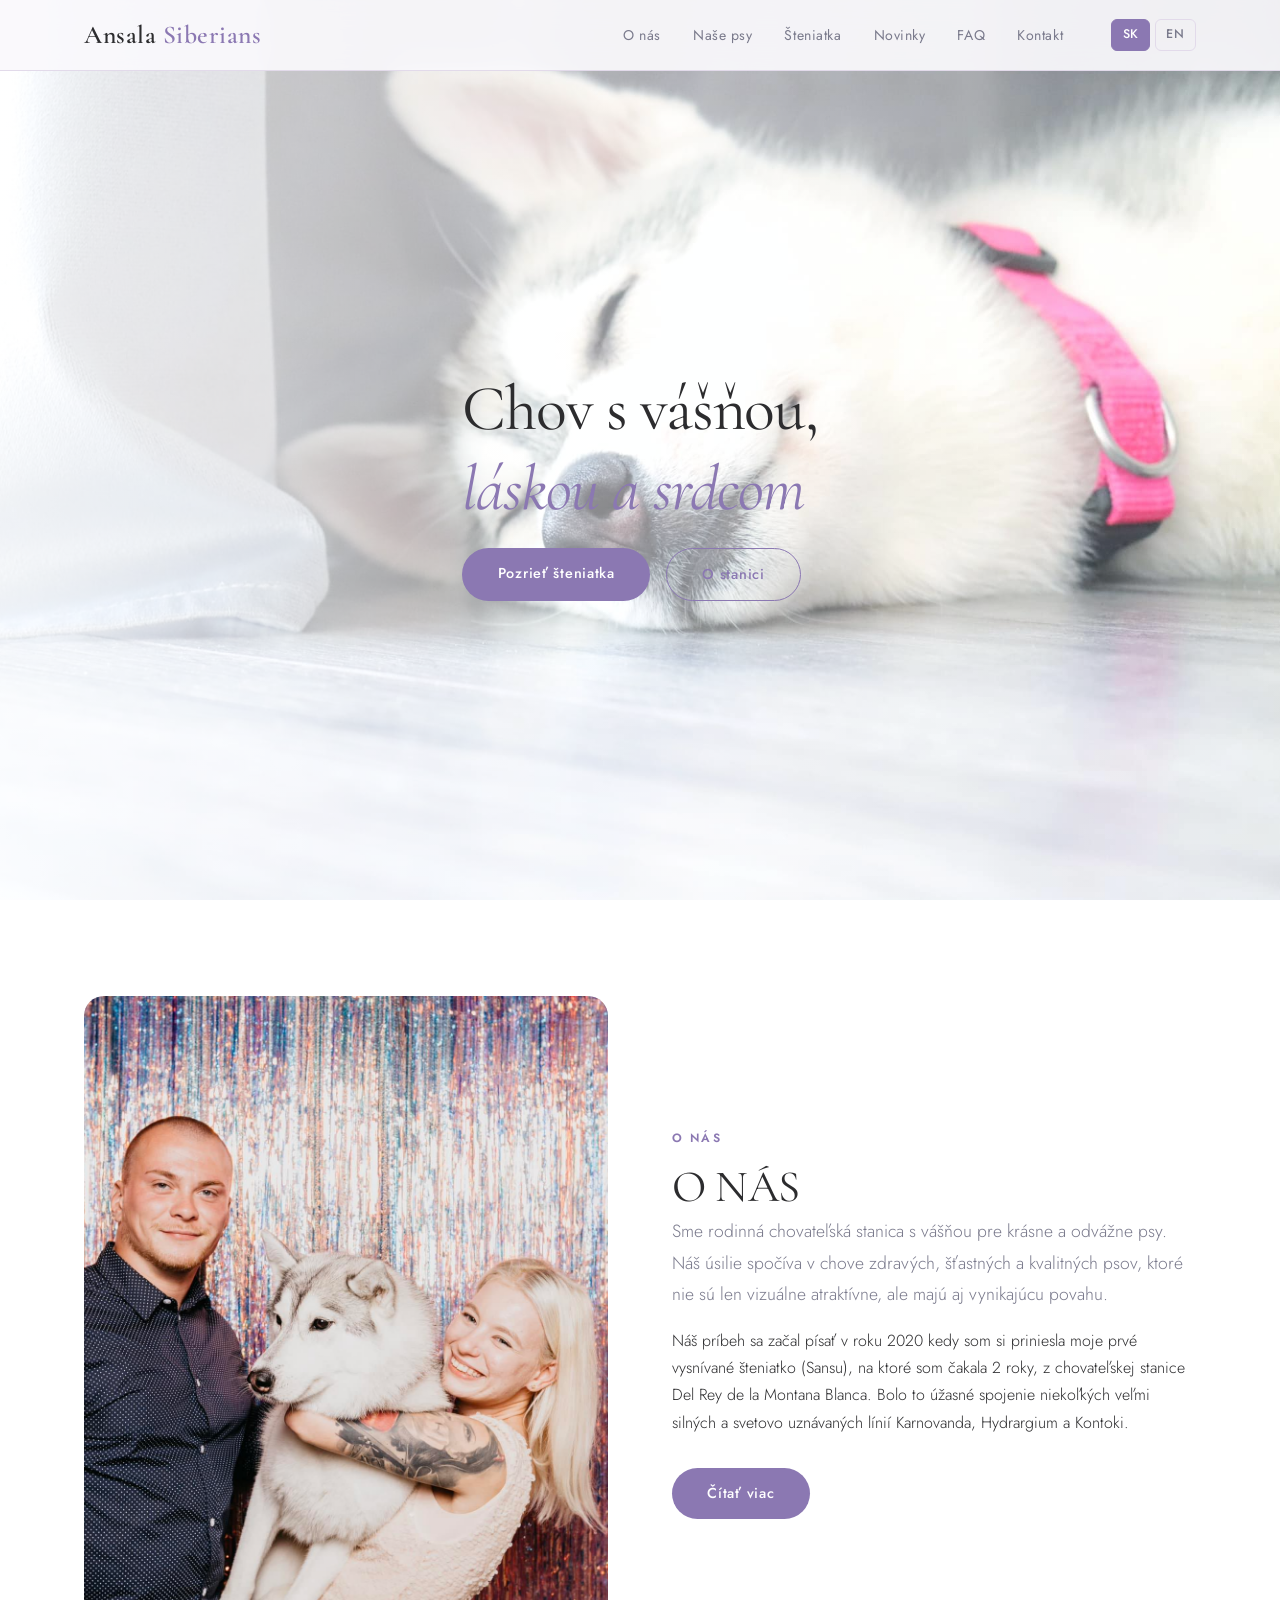
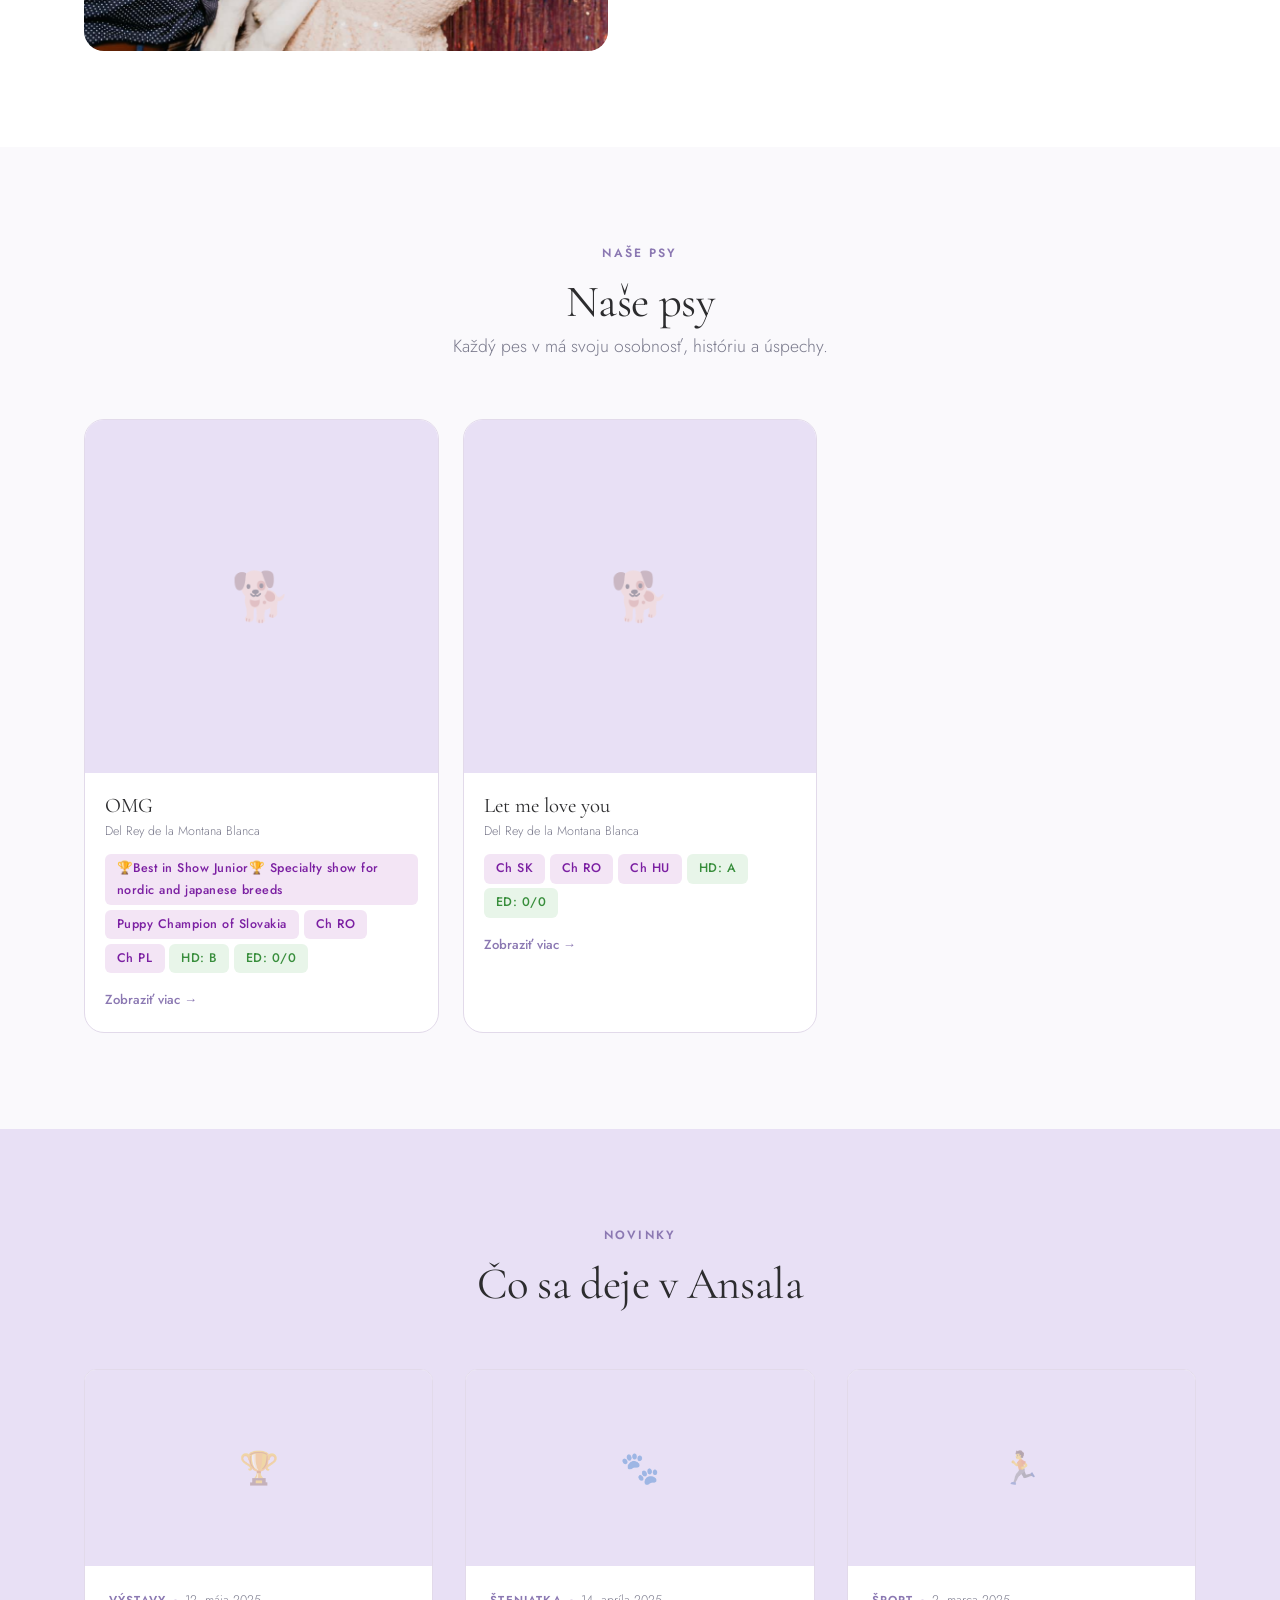
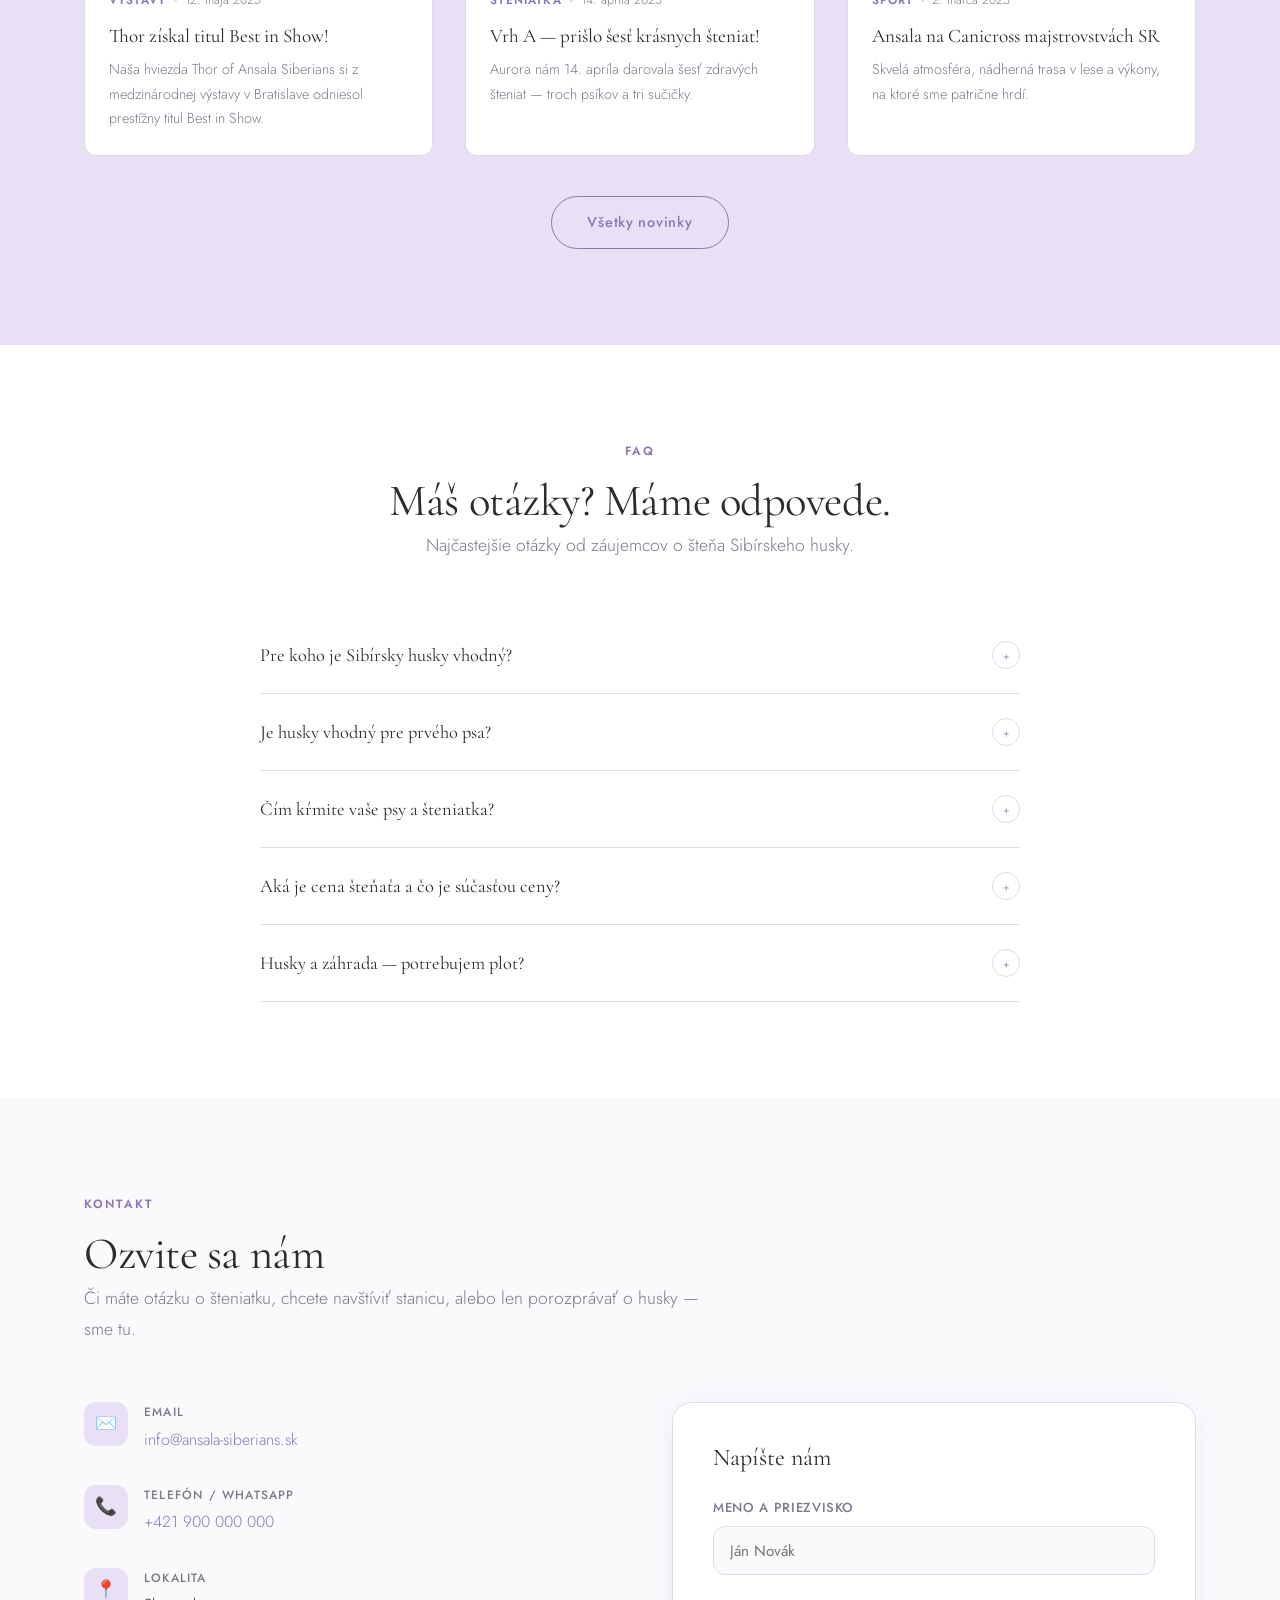
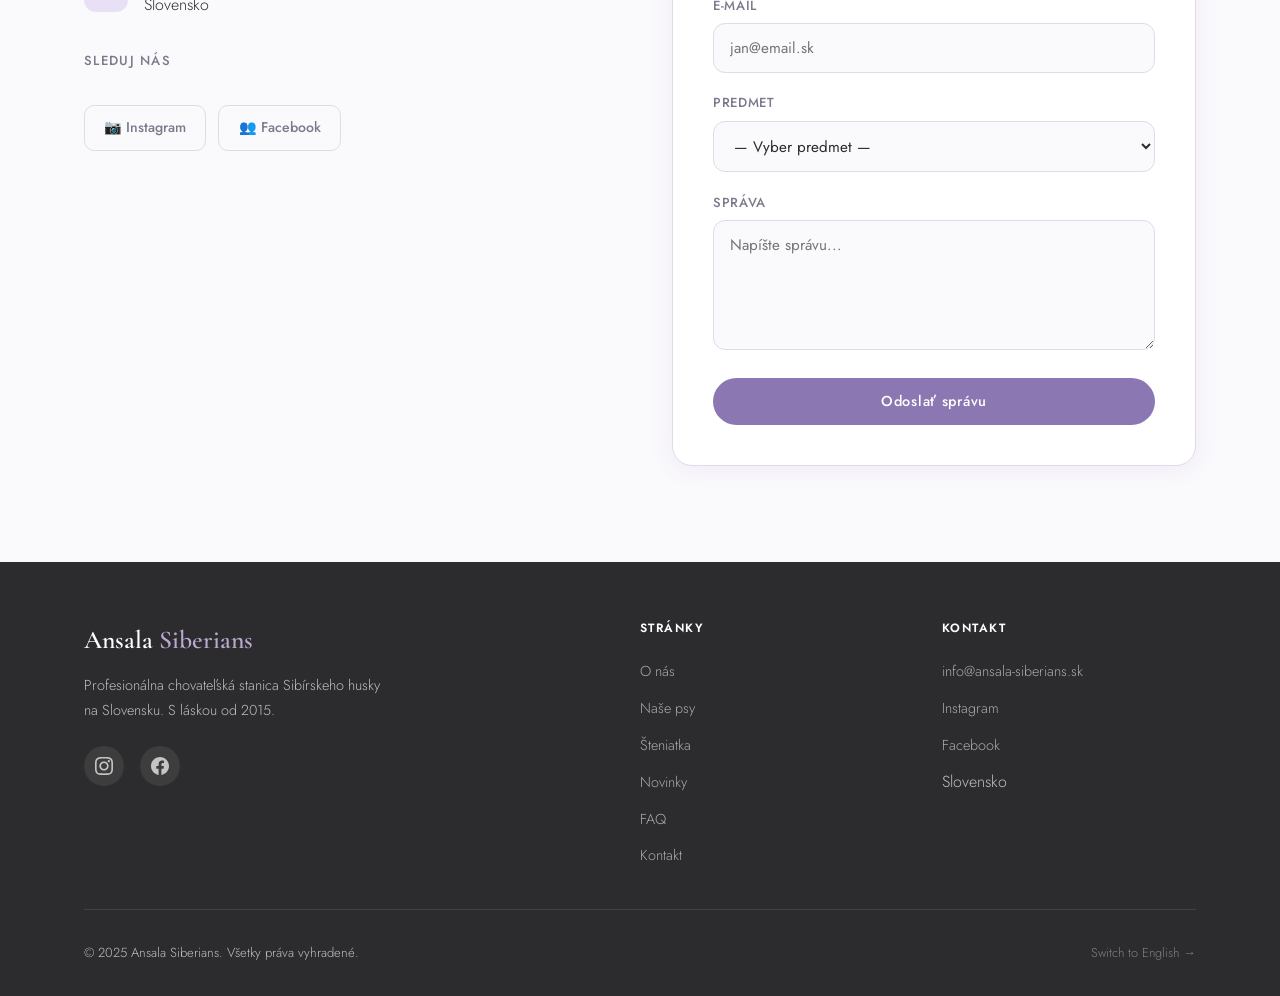
==== commit caf81721: "Update index.html" ====
--- a/index.html
+++ b/index.html
@@ -80,7 +80,6 @@
   <!-- FOTKA naľavo -->
   <div class="preview-image">
     <img src="images/my.jpg" alt="Ansala Siberians" />
-    <div class="preview-image__placeholder">🐺</div>
   </div>
 
   <!-- TEXT napravo -->
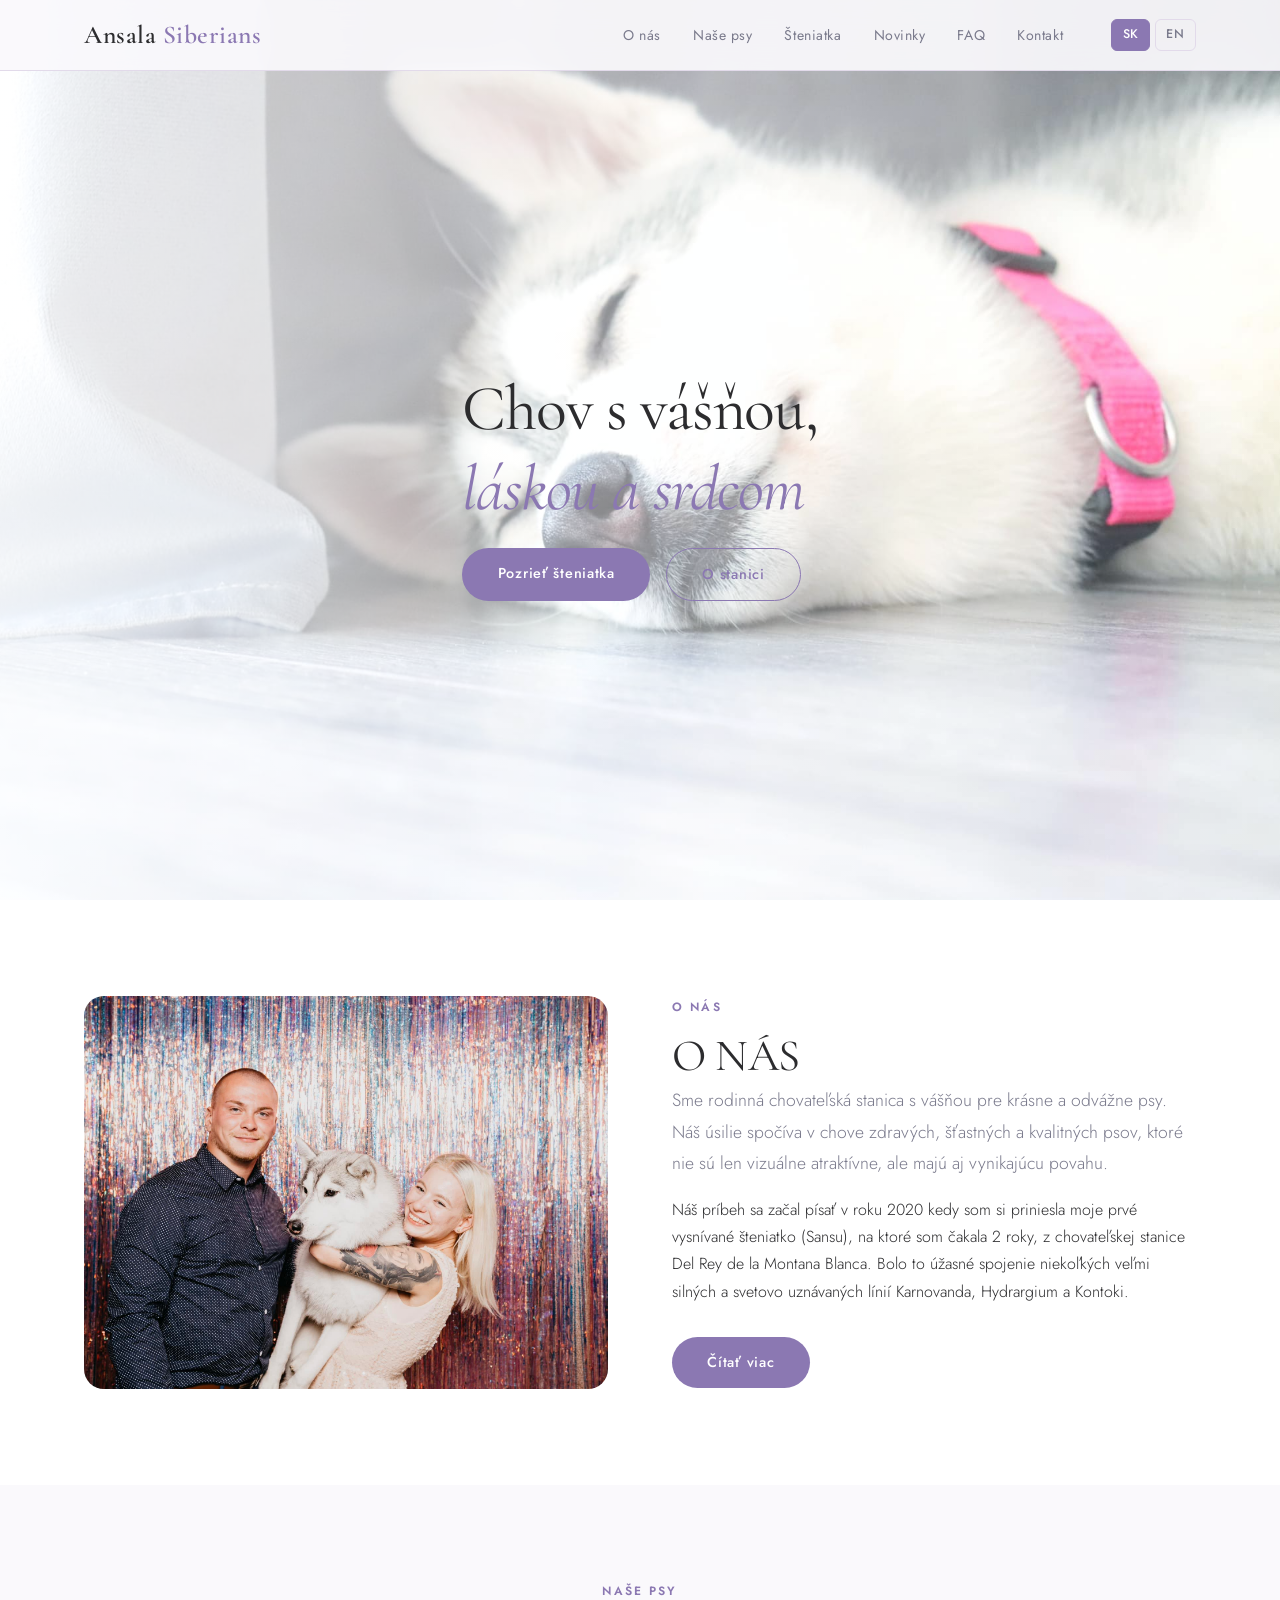
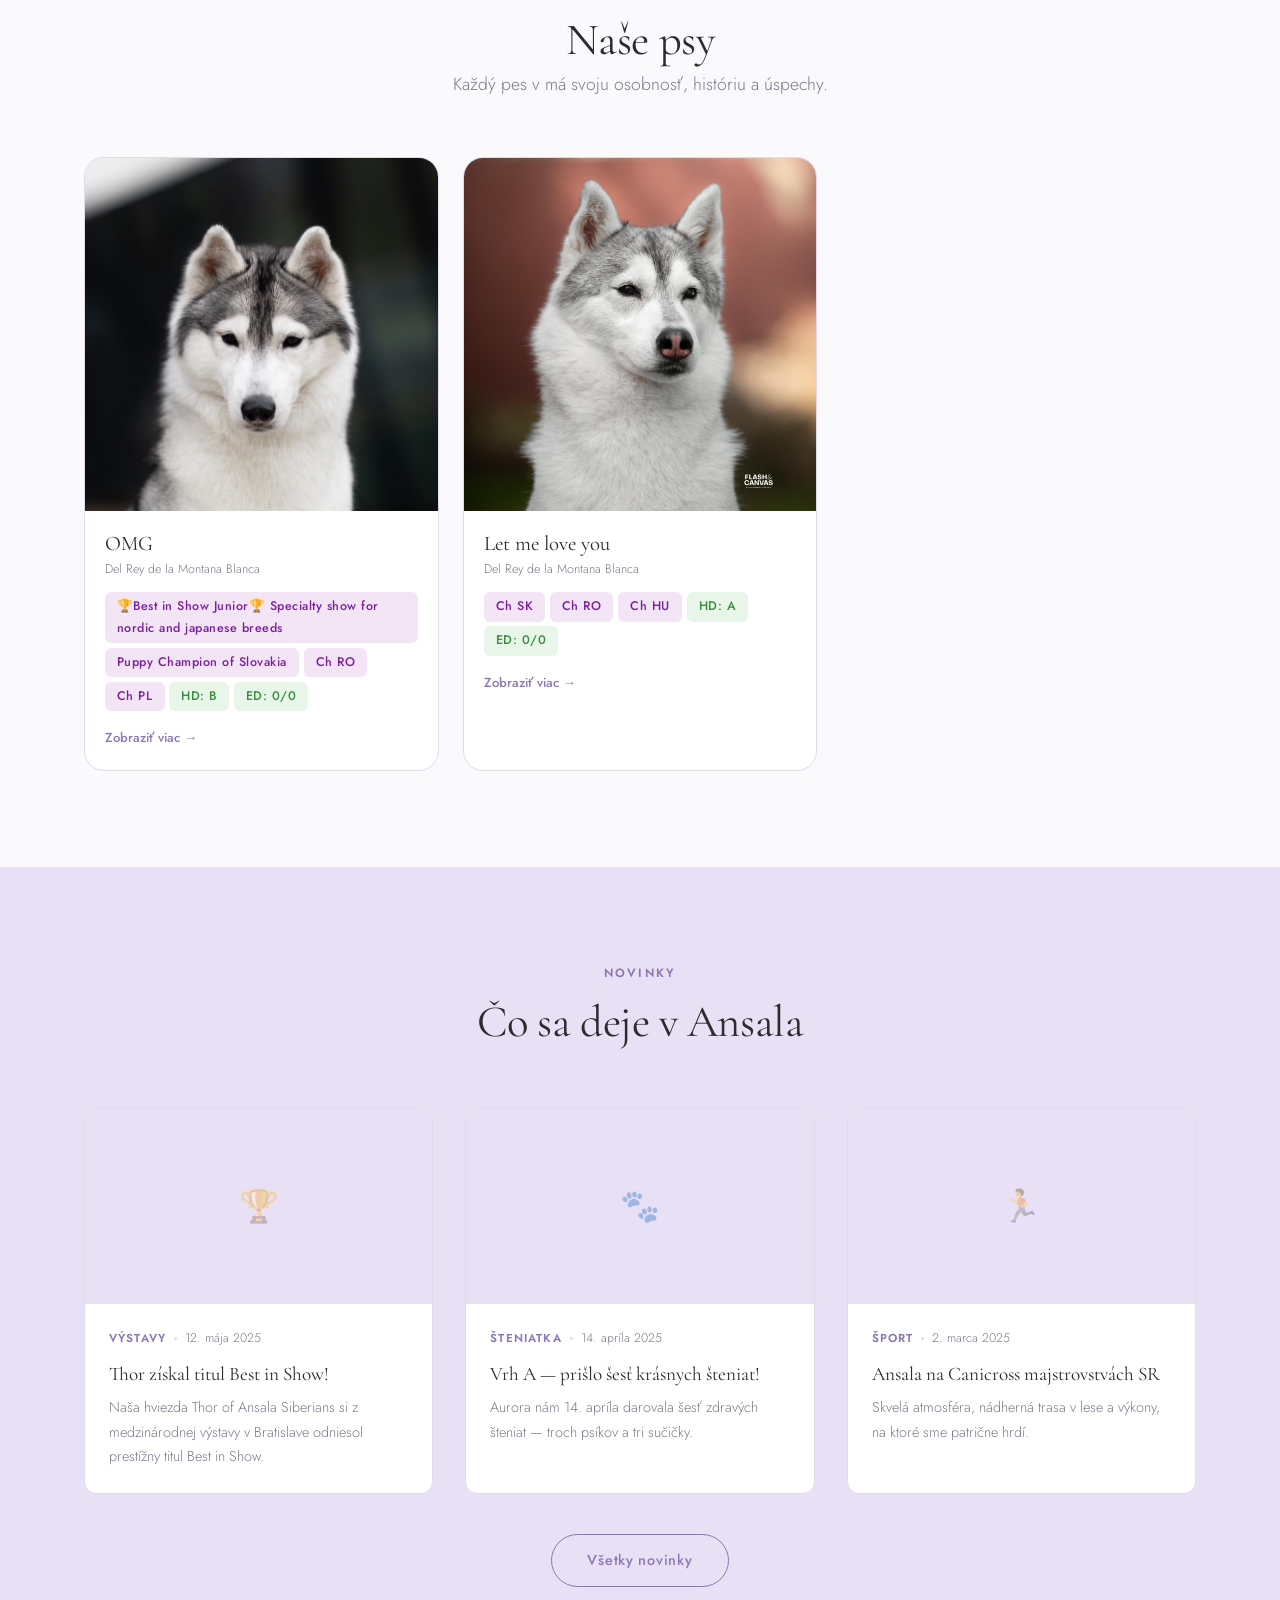
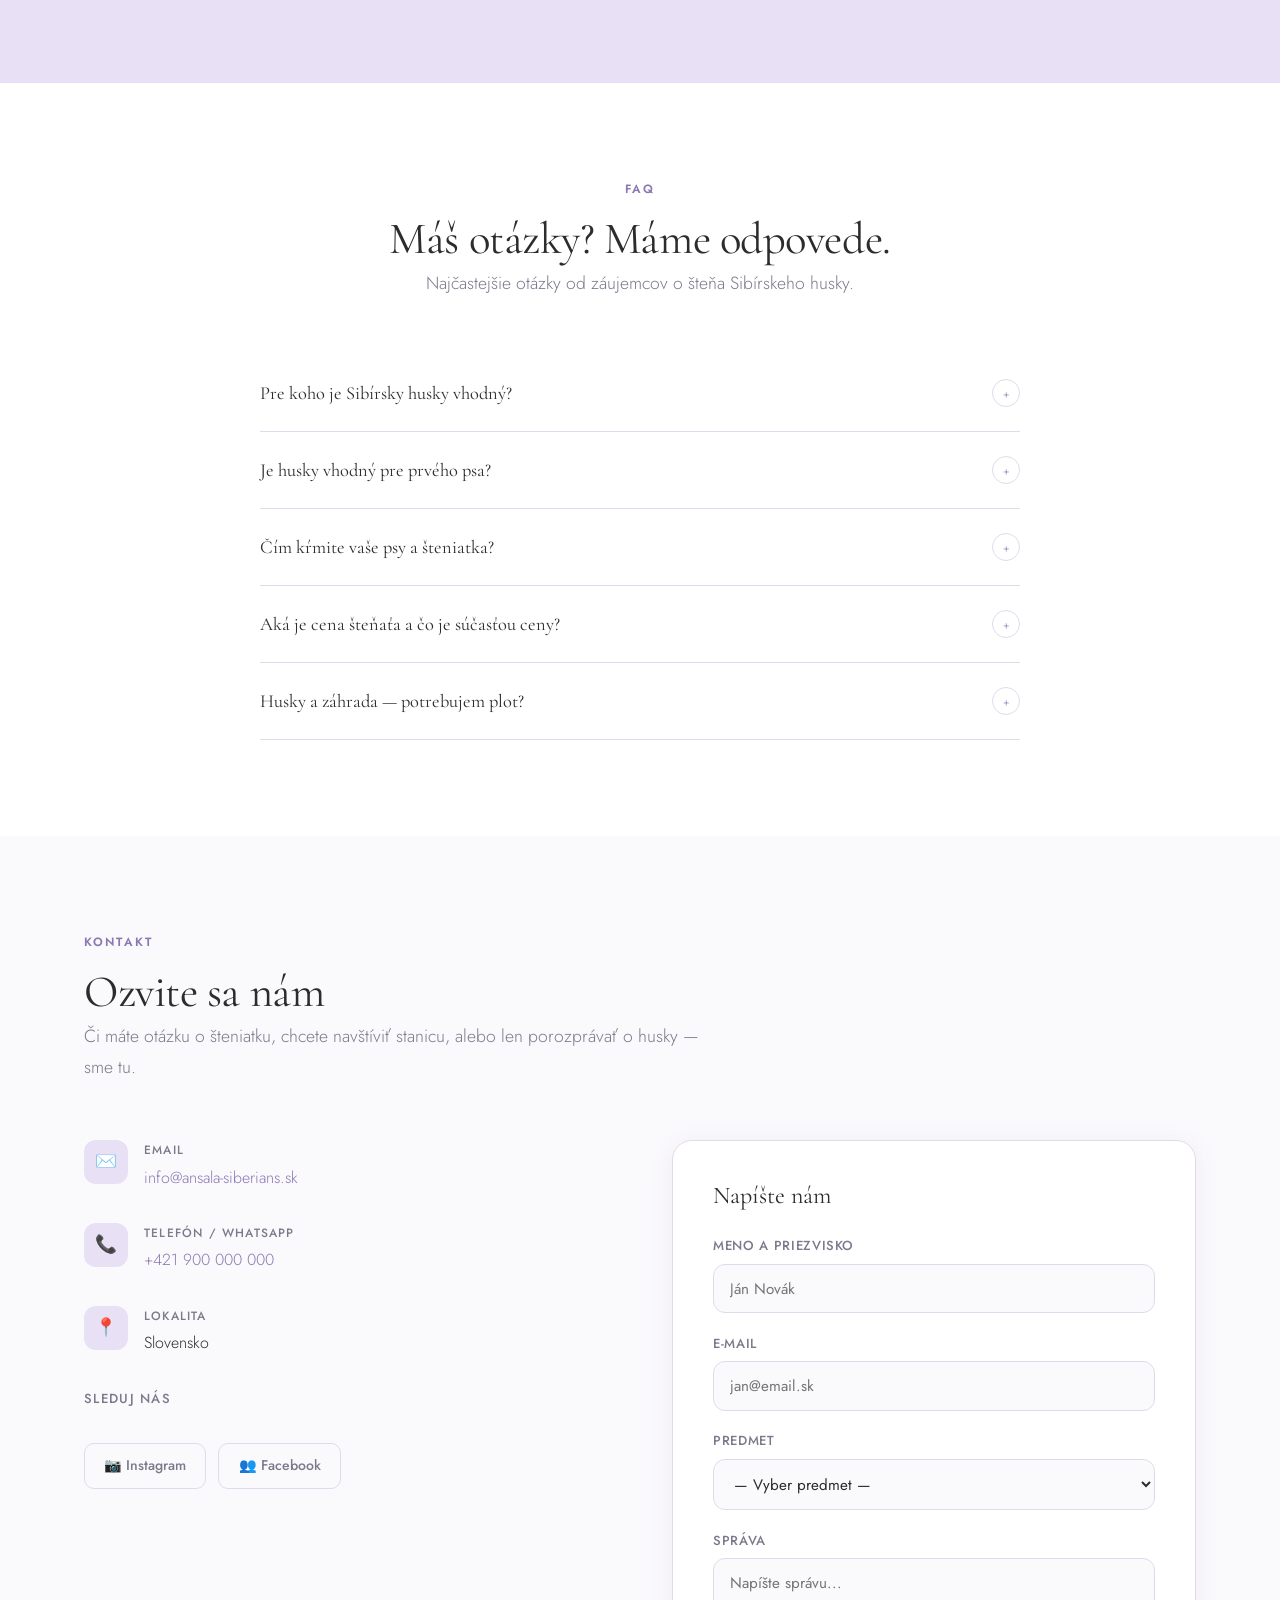
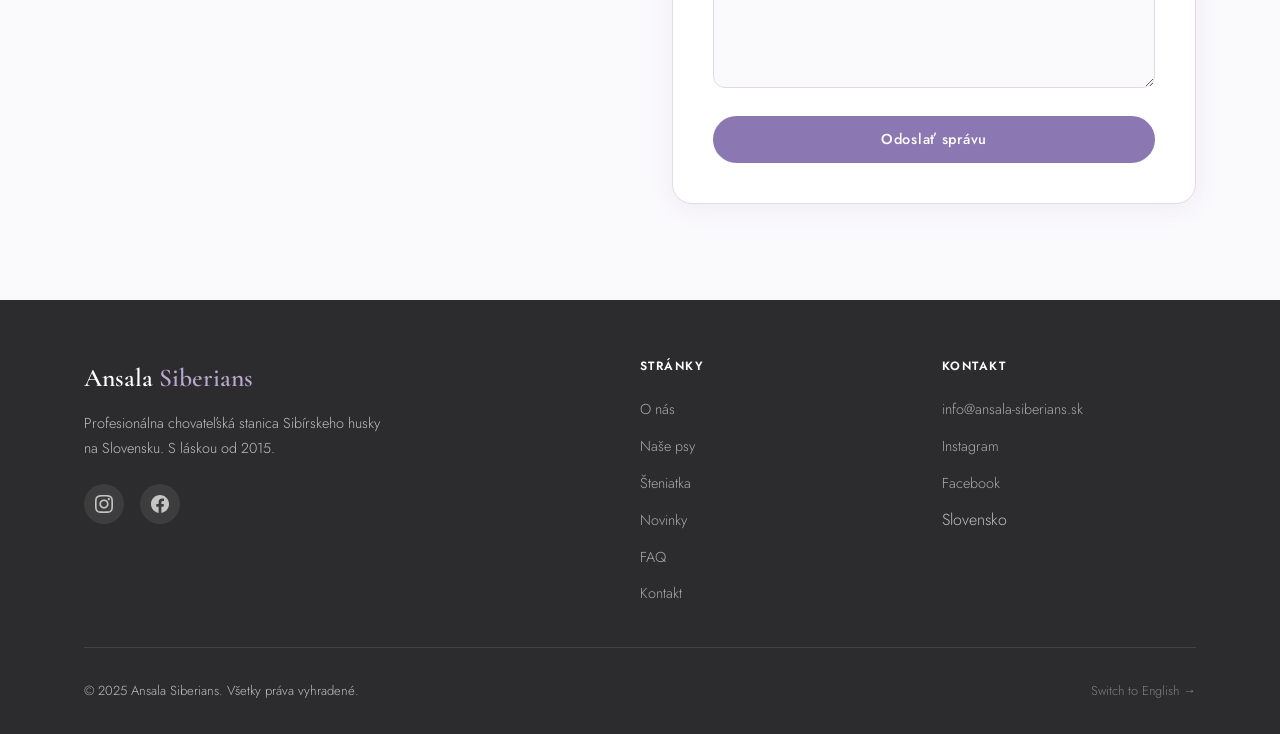
==== commit f96a21ea: "Update index.html" ====
--- a/index.html
+++ b/index.html
@@ -122,8 +122,7 @@
       <!-- KARTIČKA PSA — skopíruj pre každého ďalšieho psa -->
       <a href="psy/aurora.html" class="dog-card">
         <div class="dog-card__photo">
-          <!-- <img src="images/aurora.jpg" alt="Aurora" /> -->
-          <div class="dog-card__photo-placeholder">🐕</div>
+           <img src="/images/championNala.jpg" alt="Nala" />
         </div>
         <div class="dog-card__body">
           <h3 class="dog-card__name">OMG</h3>
@@ -142,8 +141,7 @@
 
       <a href="psy/thor.html" class="dog-card">
         <div class="dog-card__photo">
-          <!-- <img src="images/thor.jpg" alt="Thor" /> -->
-          <div class="dog-card__photo-placeholder">🐕</div>
+          <img src="images/Sansaedit.jpg" alt="Sansa" />
         </div>
         <div class="dog-card__body">
           <h3 class="dog-card__name">Let me love you</h3>
--- a/css/style.css
+++ b/css/style.css
@@ -1499,11 +1499,8 @@
 .preview-image {
   border-radius: var(--border-radius-lg);
   overflow: hidden;
-  aspect-ratio: 4/5;
+  aspect-ratio: 4/3;
   background: var(--color-primary-light);
-  display: flex;
-  align-items: center;
-  justify-content: center;
 }
 
 .preview-image img {
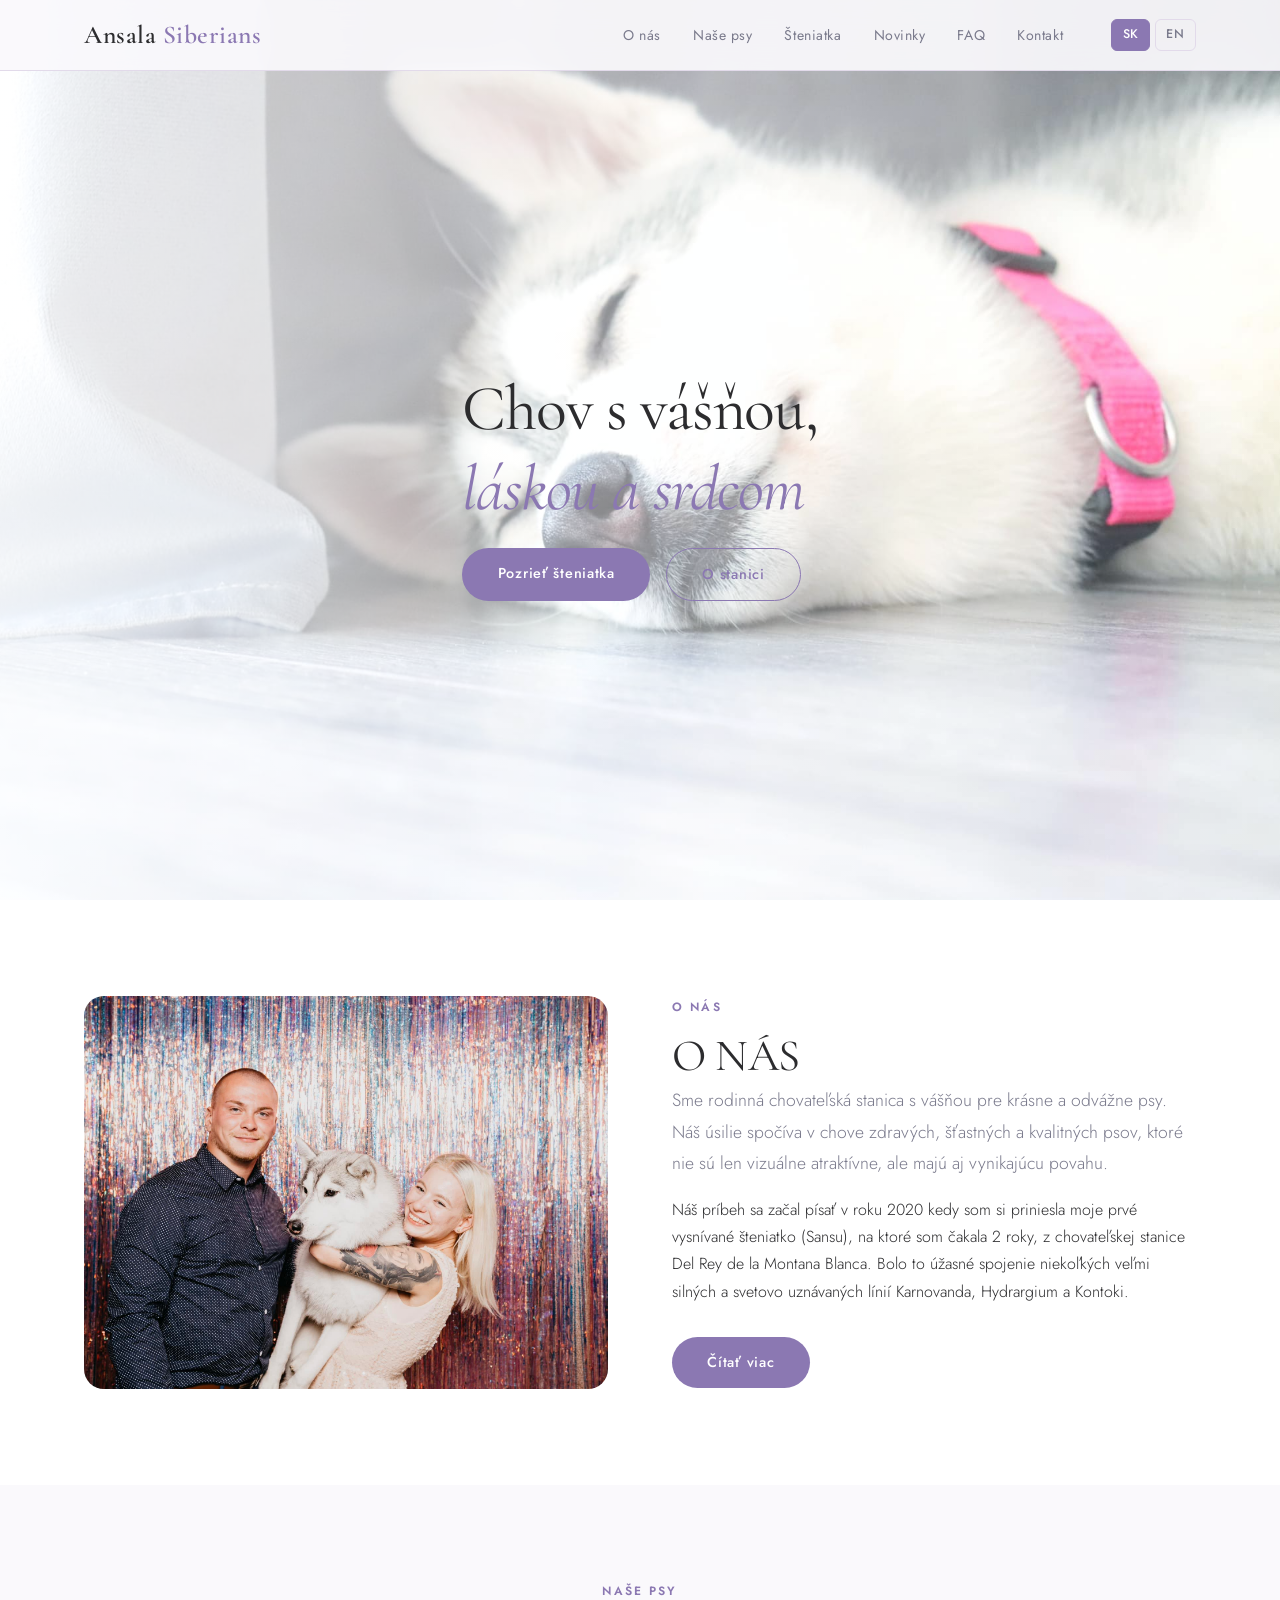
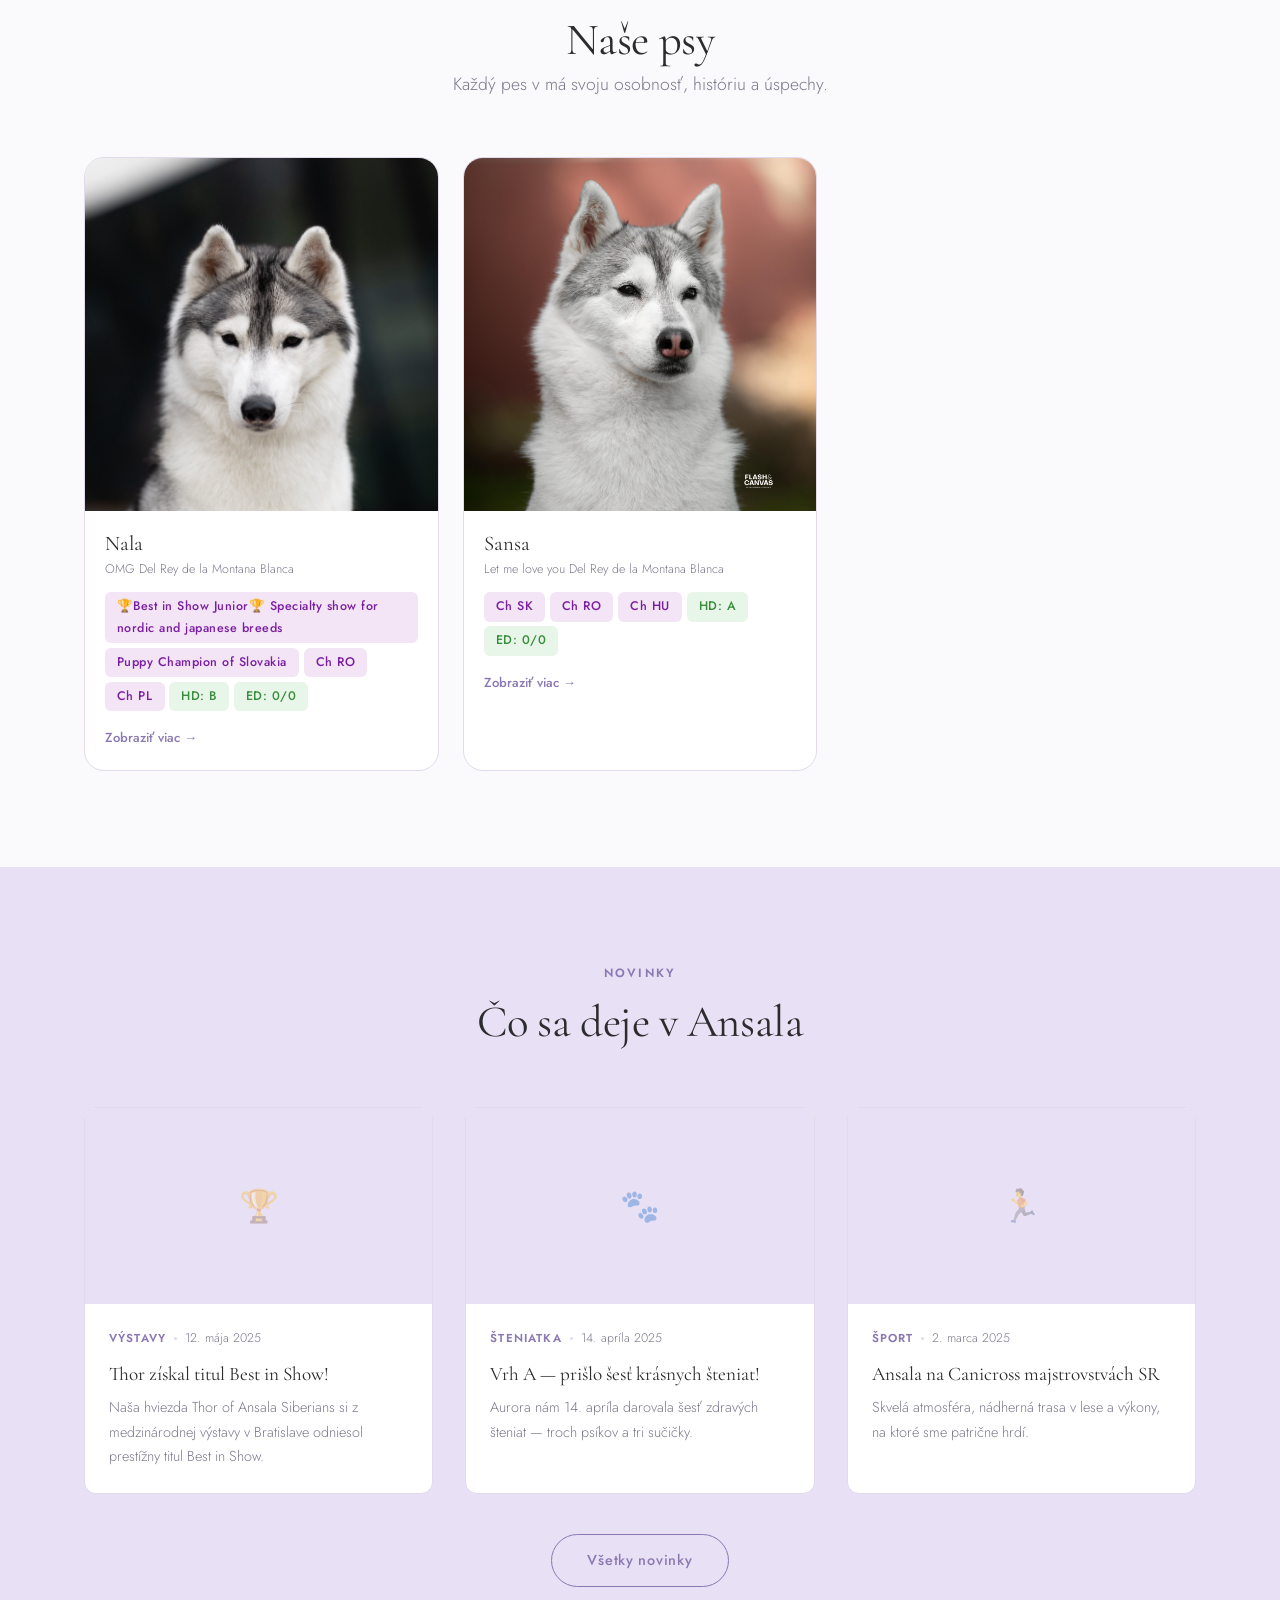
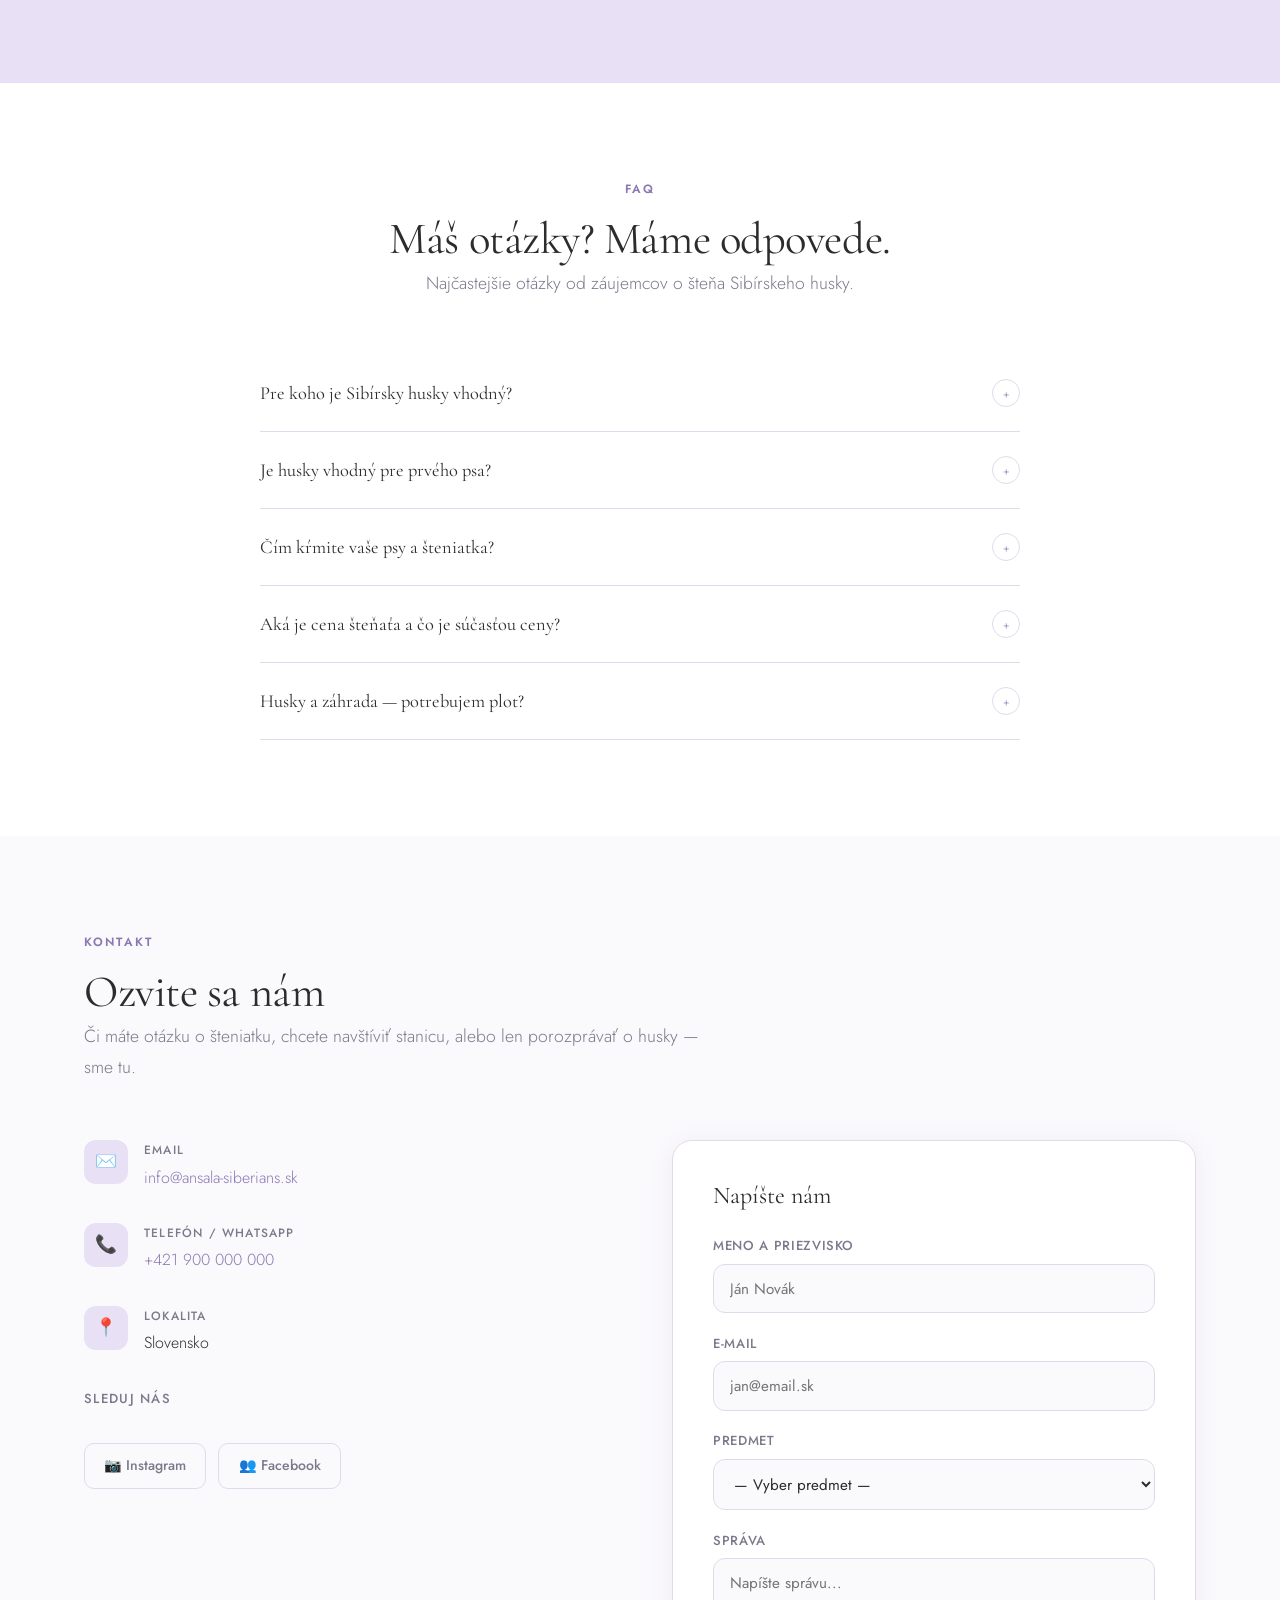
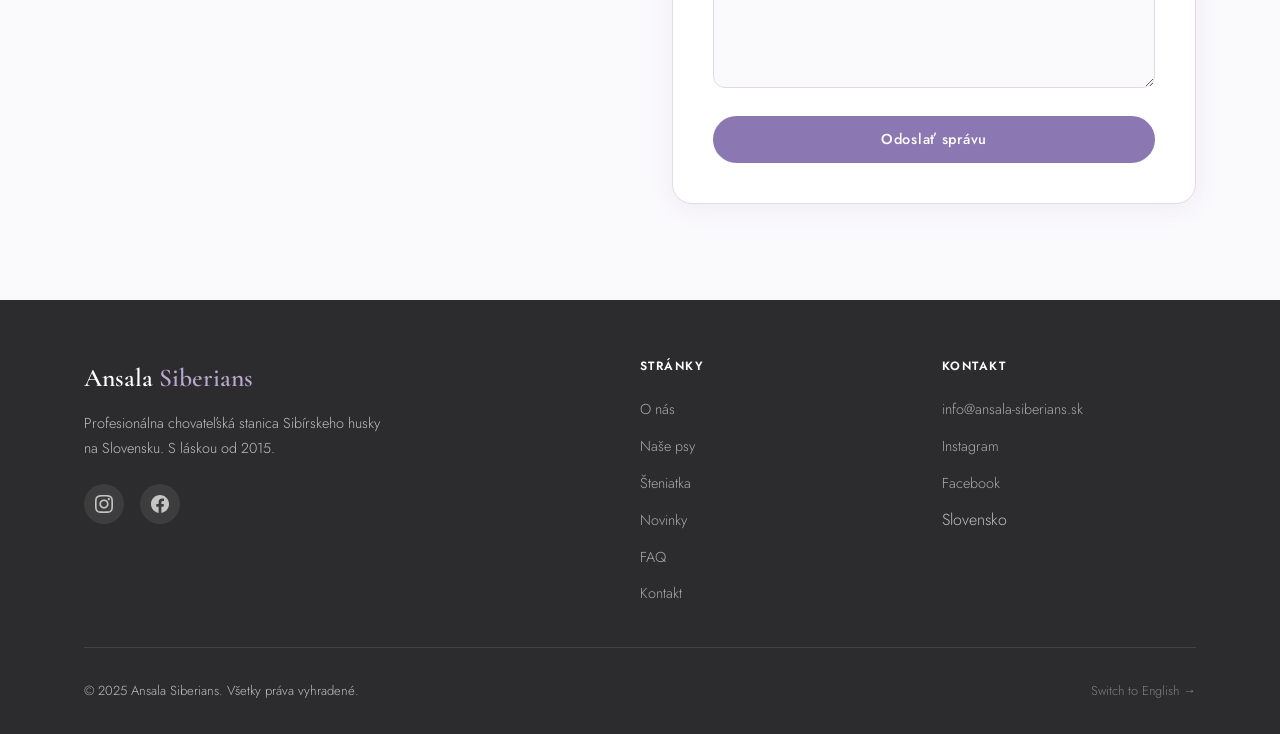
==== commit ce569044: "Update index.html" ====
--- a/index.html
+++ b/index.html
@@ -125,8 +125,8 @@
            <img src="/images/championNala.jpg" alt="Nala" />
         </div>
         <div class="dog-card__body">
-          <h3 class="dog-card__name">OMG</h3>
-          <p class="dog-card__kennel">Del Rey de la Montana Blanca</p>
+          <h3 class="dog-card__name">Nala</h3>
+          <p class="dog-card__kennel">OMG Del Rey de la Montana Blanca</p>
           <div class="dog-card__tags">
             <span class="tag tag--title">🏆Best in Show Junior🏆 Specialty show for nordic and japanese breeds</span>
             <span class="tag tag--title">Puppy Champion of Slovakia</span>
@@ -144,8 +144,8 @@
           <img src="images/Sansaedit.jpg" alt="Sansa" />
         </div>
         <div class="dog-card__body">
-          <h3 class="dog-card__name">Let me love you</h3>
-          <p class="dog-card__kennel">Del Rey de la Montana Blanca</p>
+          <h3 class="dog-card__name">Sansa</h3>
+          <p class="dog-card__kennel">Let me love you Del Rey de la Montana Blanca</p>
           <div class="dog-card__tags">
             <span class="tag tag--title">Ch SK</span>
             <span class="tag tag--title">Ch RO</span>
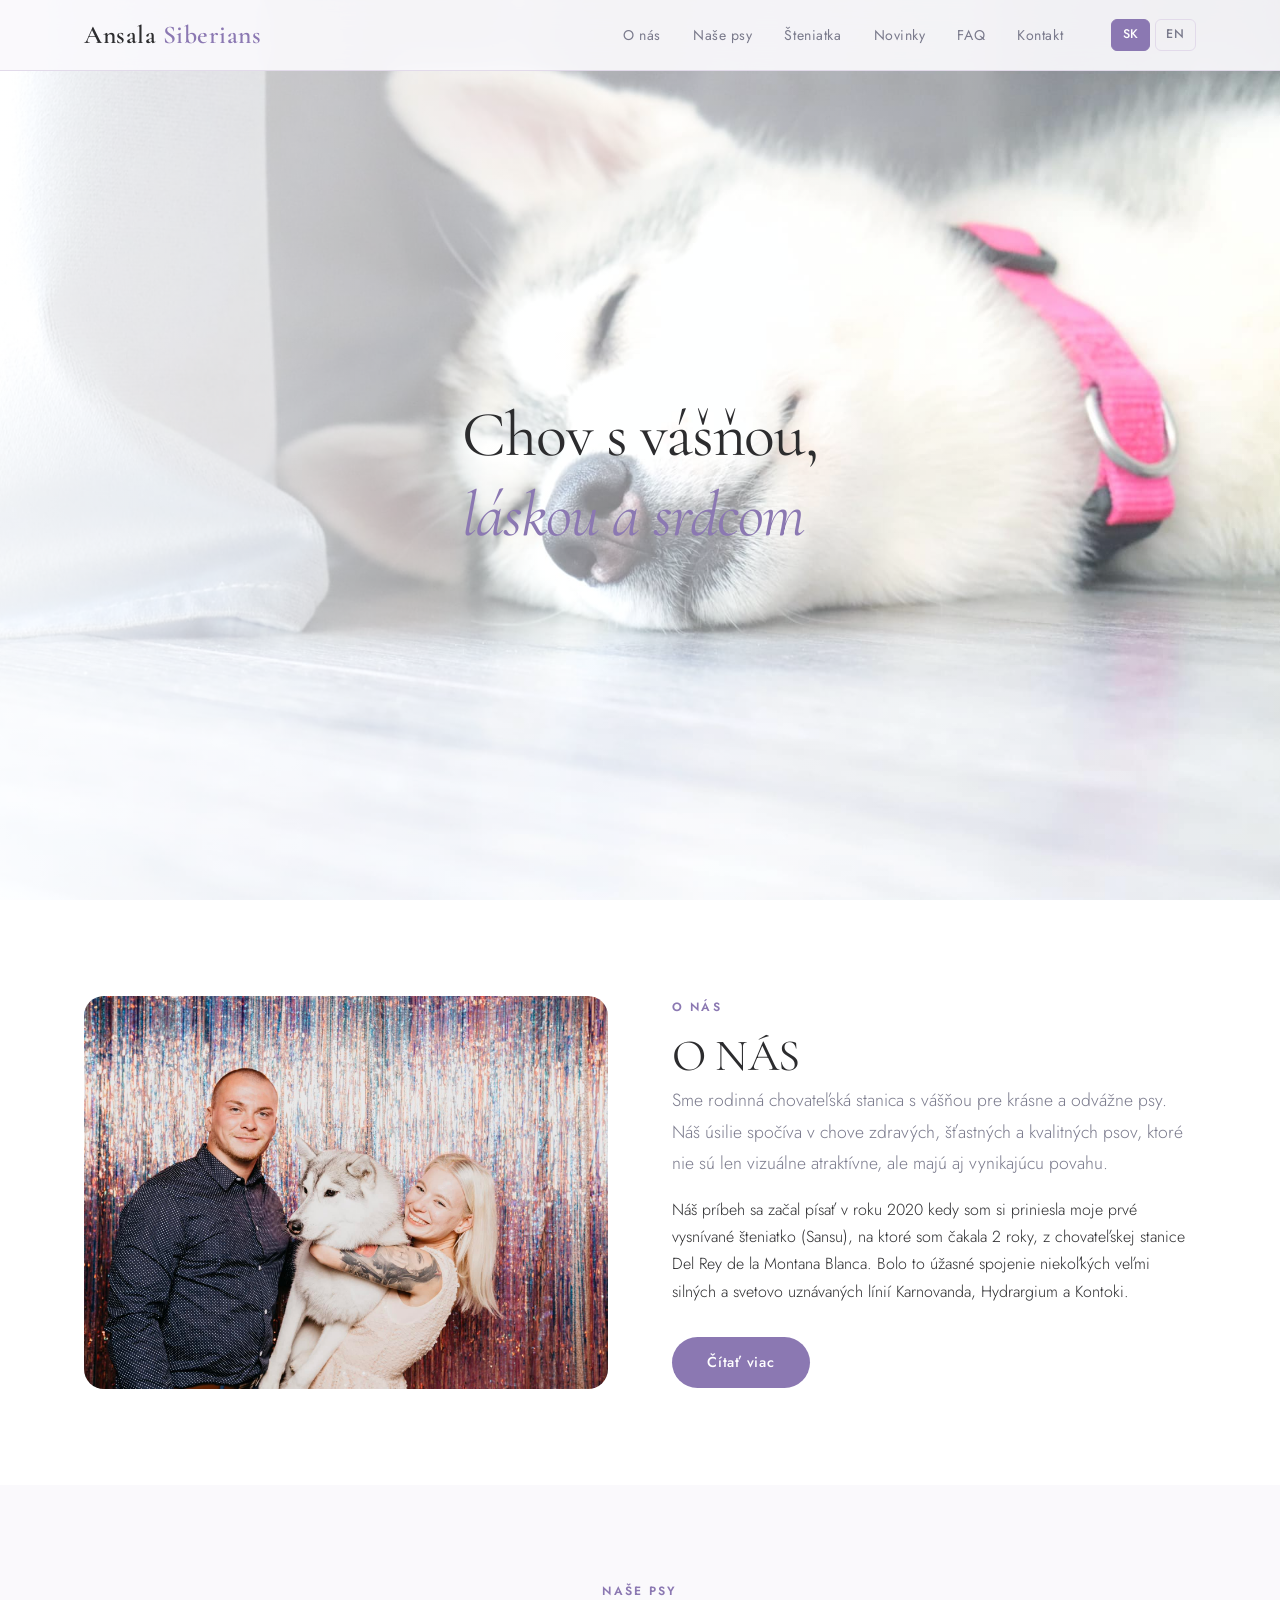
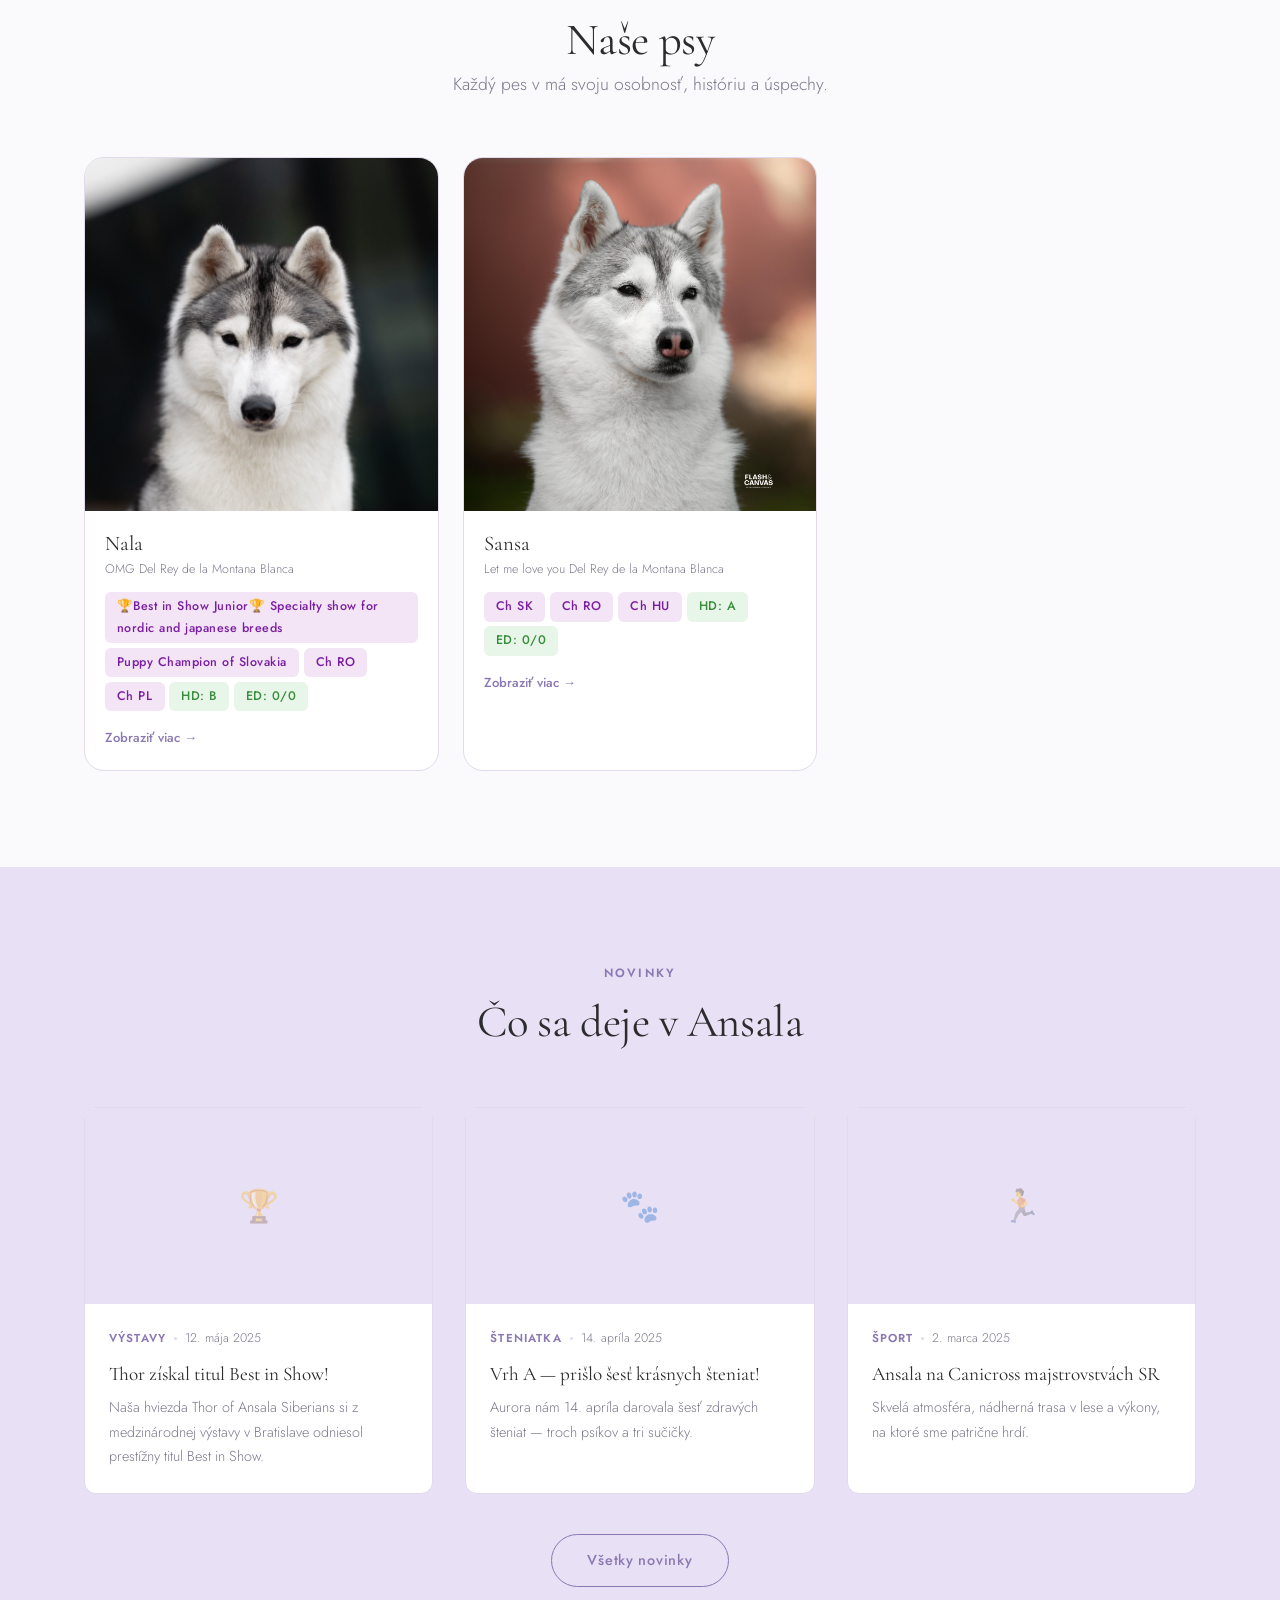
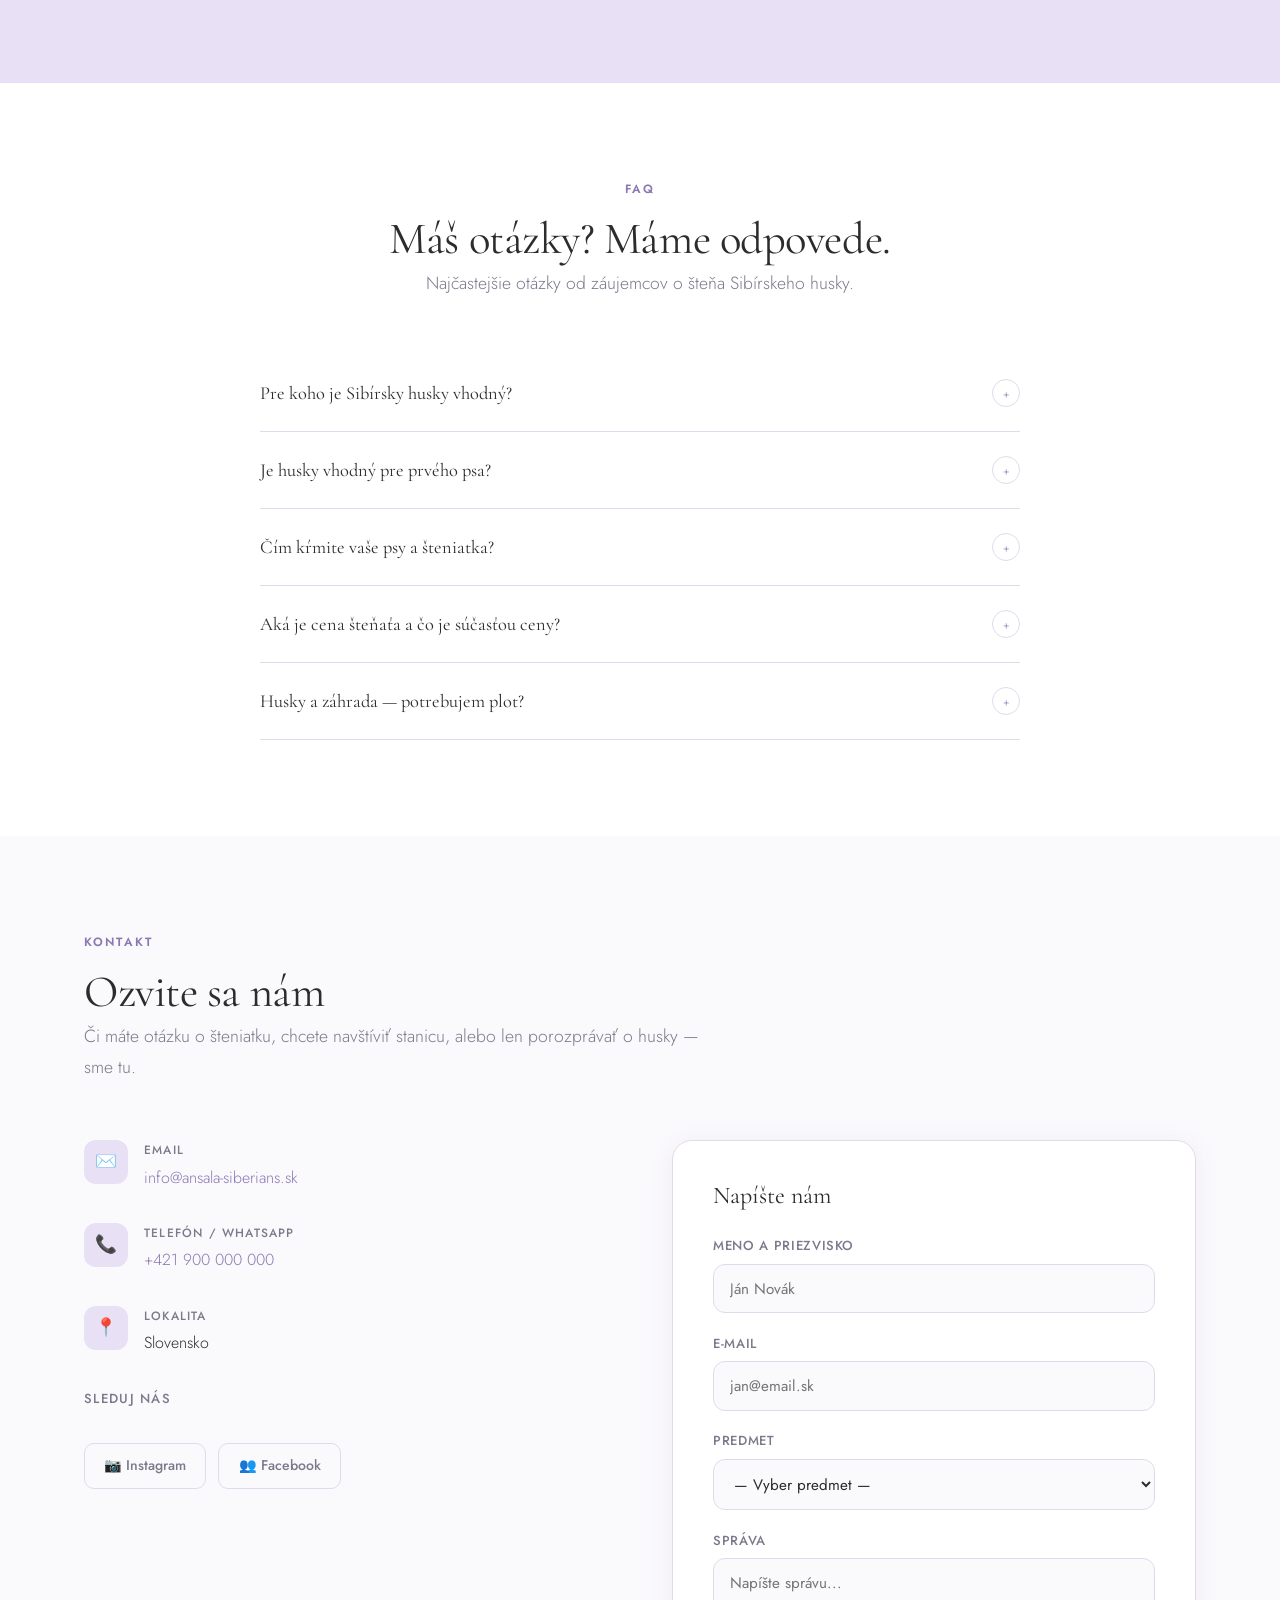
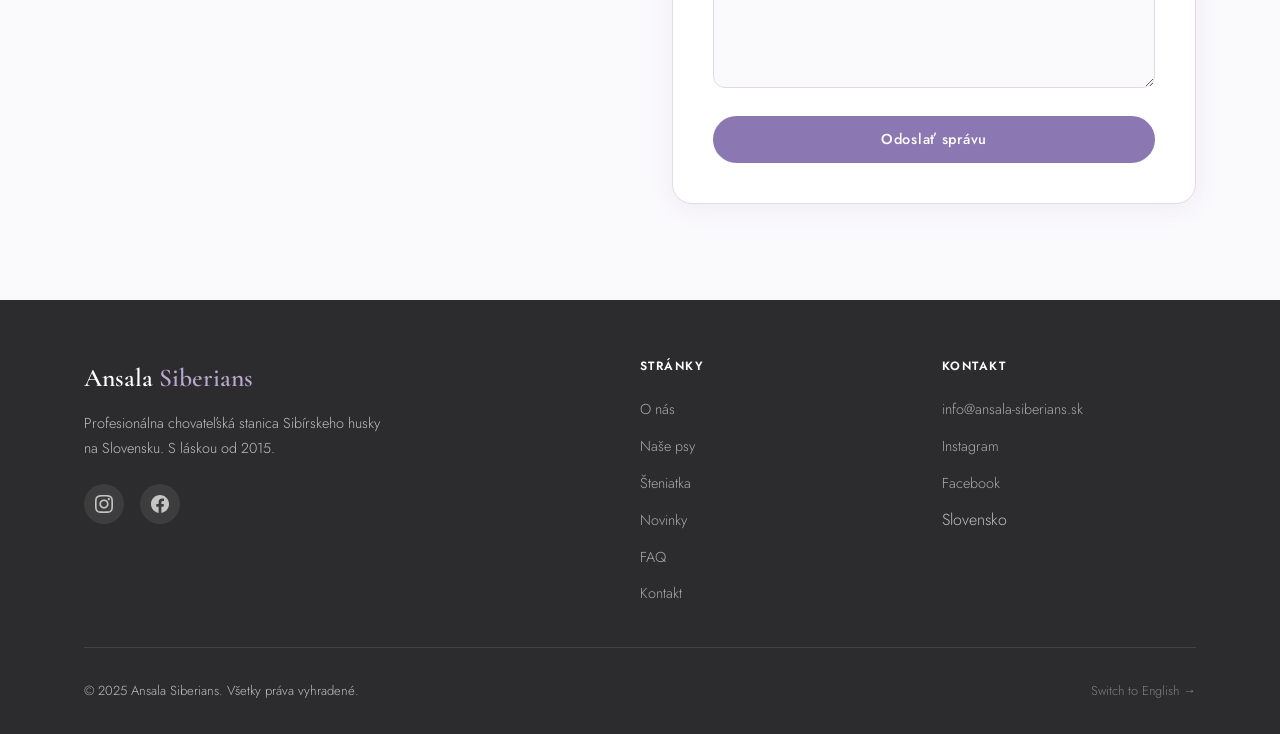
==== commit e6c807f2: "Update index.html" ====
--- a/index.html
+++ b/index.html
@@ -61,9 +61,9 @@
      <!-- <p class="hero__subtitle">
         Vitajte v chovateľskej stanici Ansala
       </p> -->
-      <div class="hero__actions">
+     <!-- <div class="hero__actions">
         <a href="steniatka.html" class="btn btn--primary">Pozrieť šteniatka</a>
-        <a href="o-nas.html" class="btn btn--outline">O stanici</a>
+        <a href="o-nas.html" class="btn btn--outline">O stanici</a> -->
       </div>
     </div>
   </div>
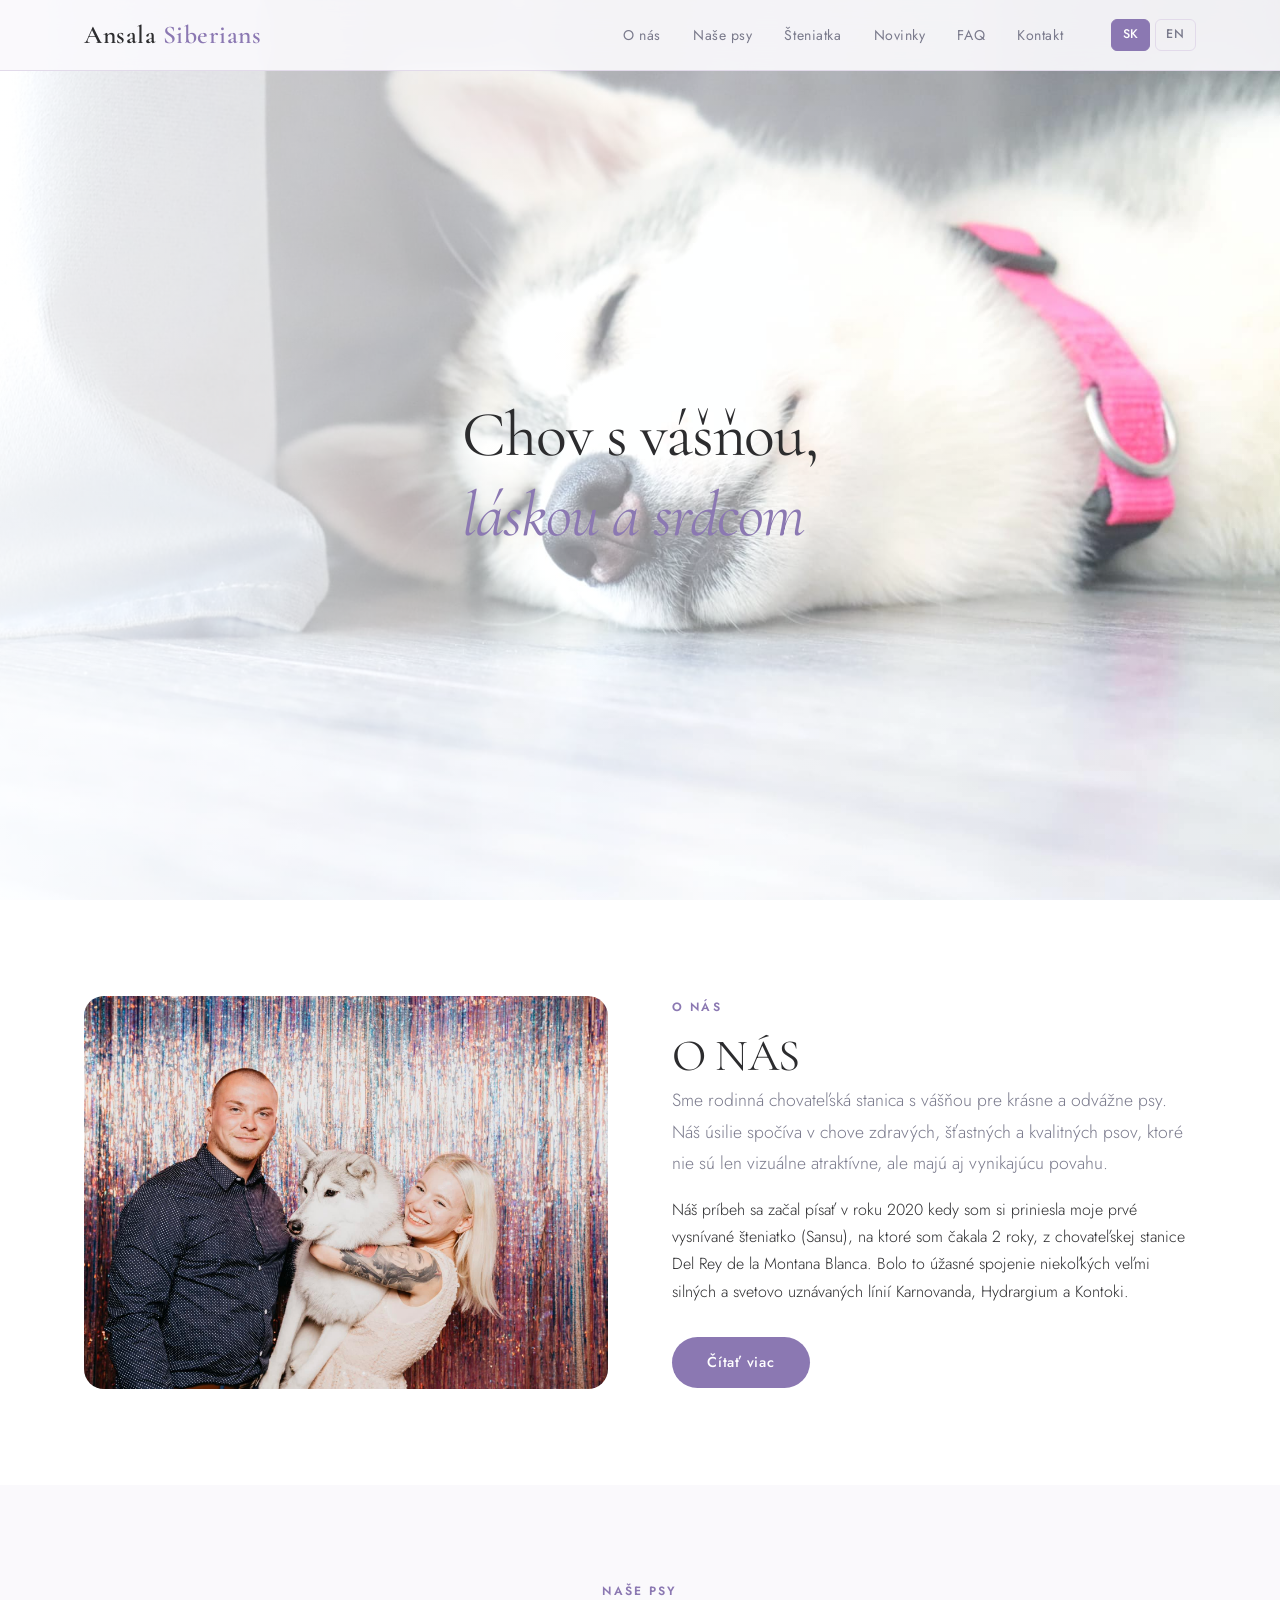
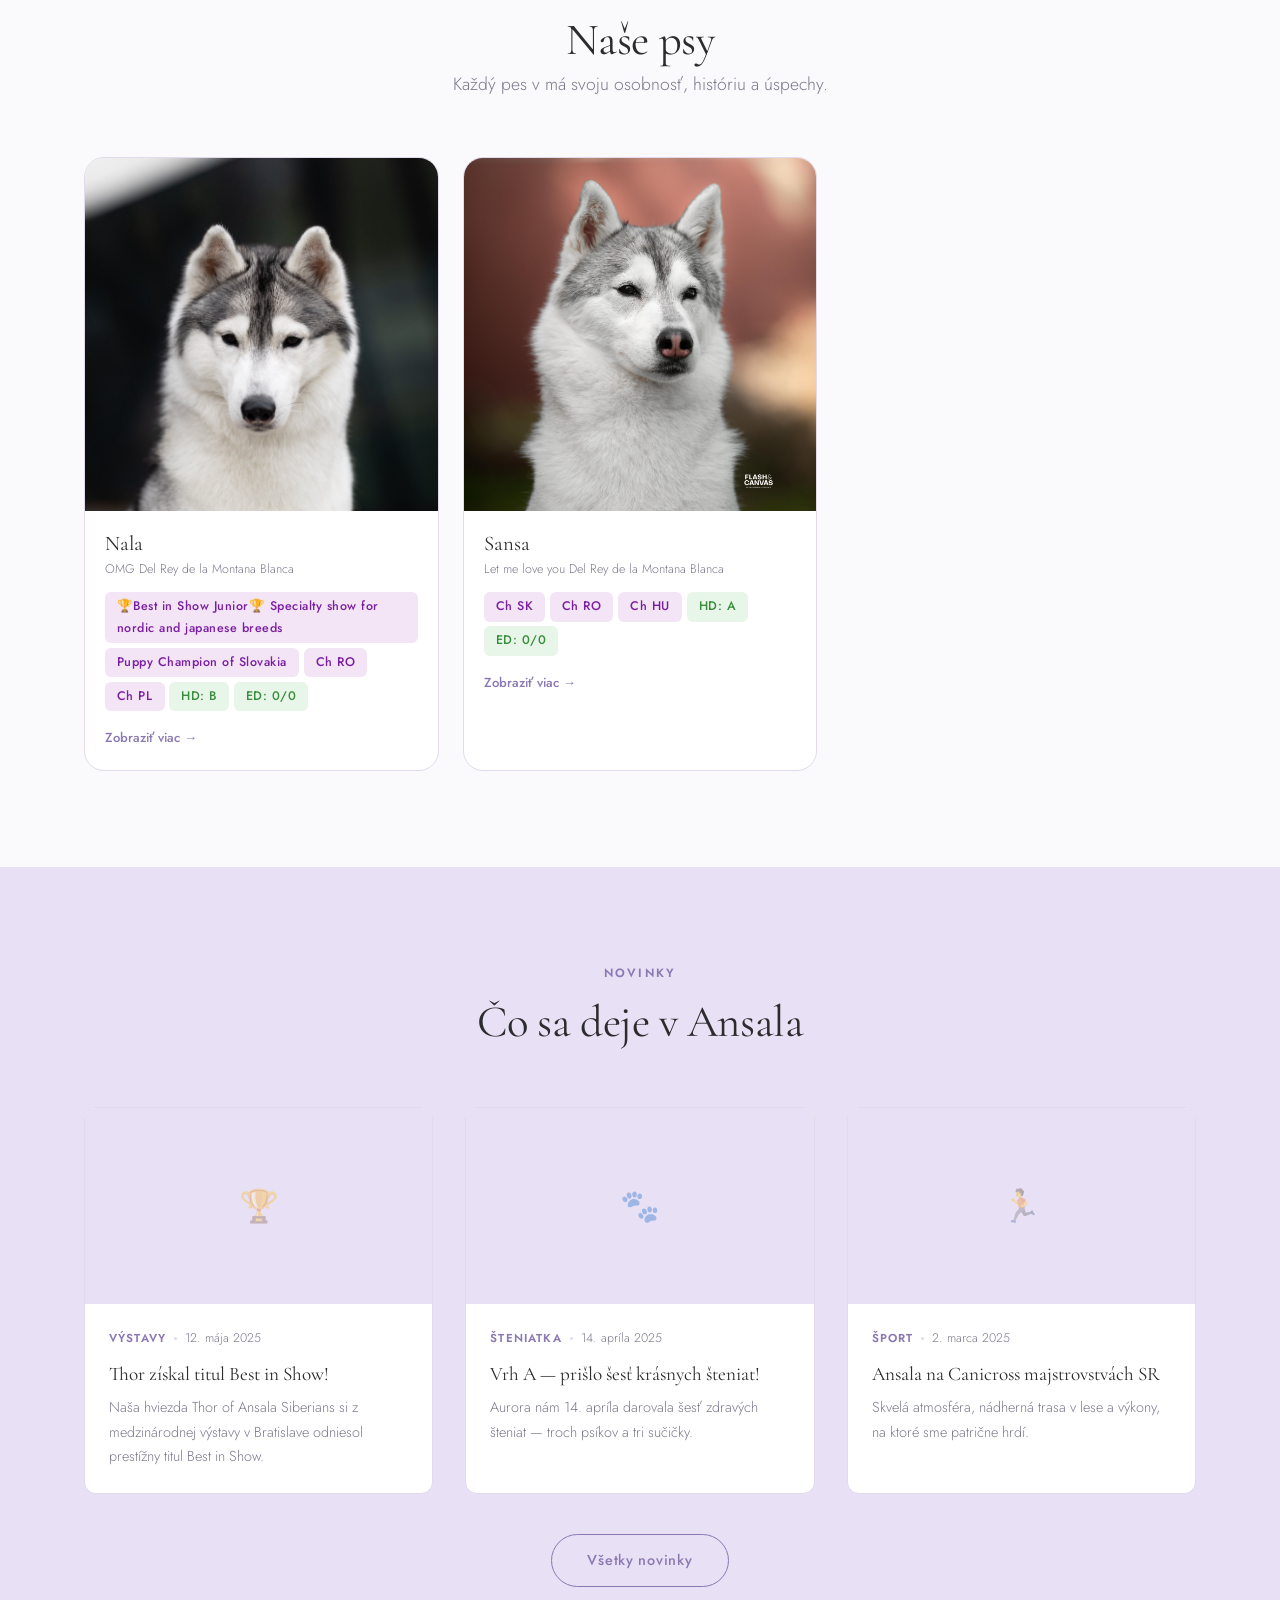
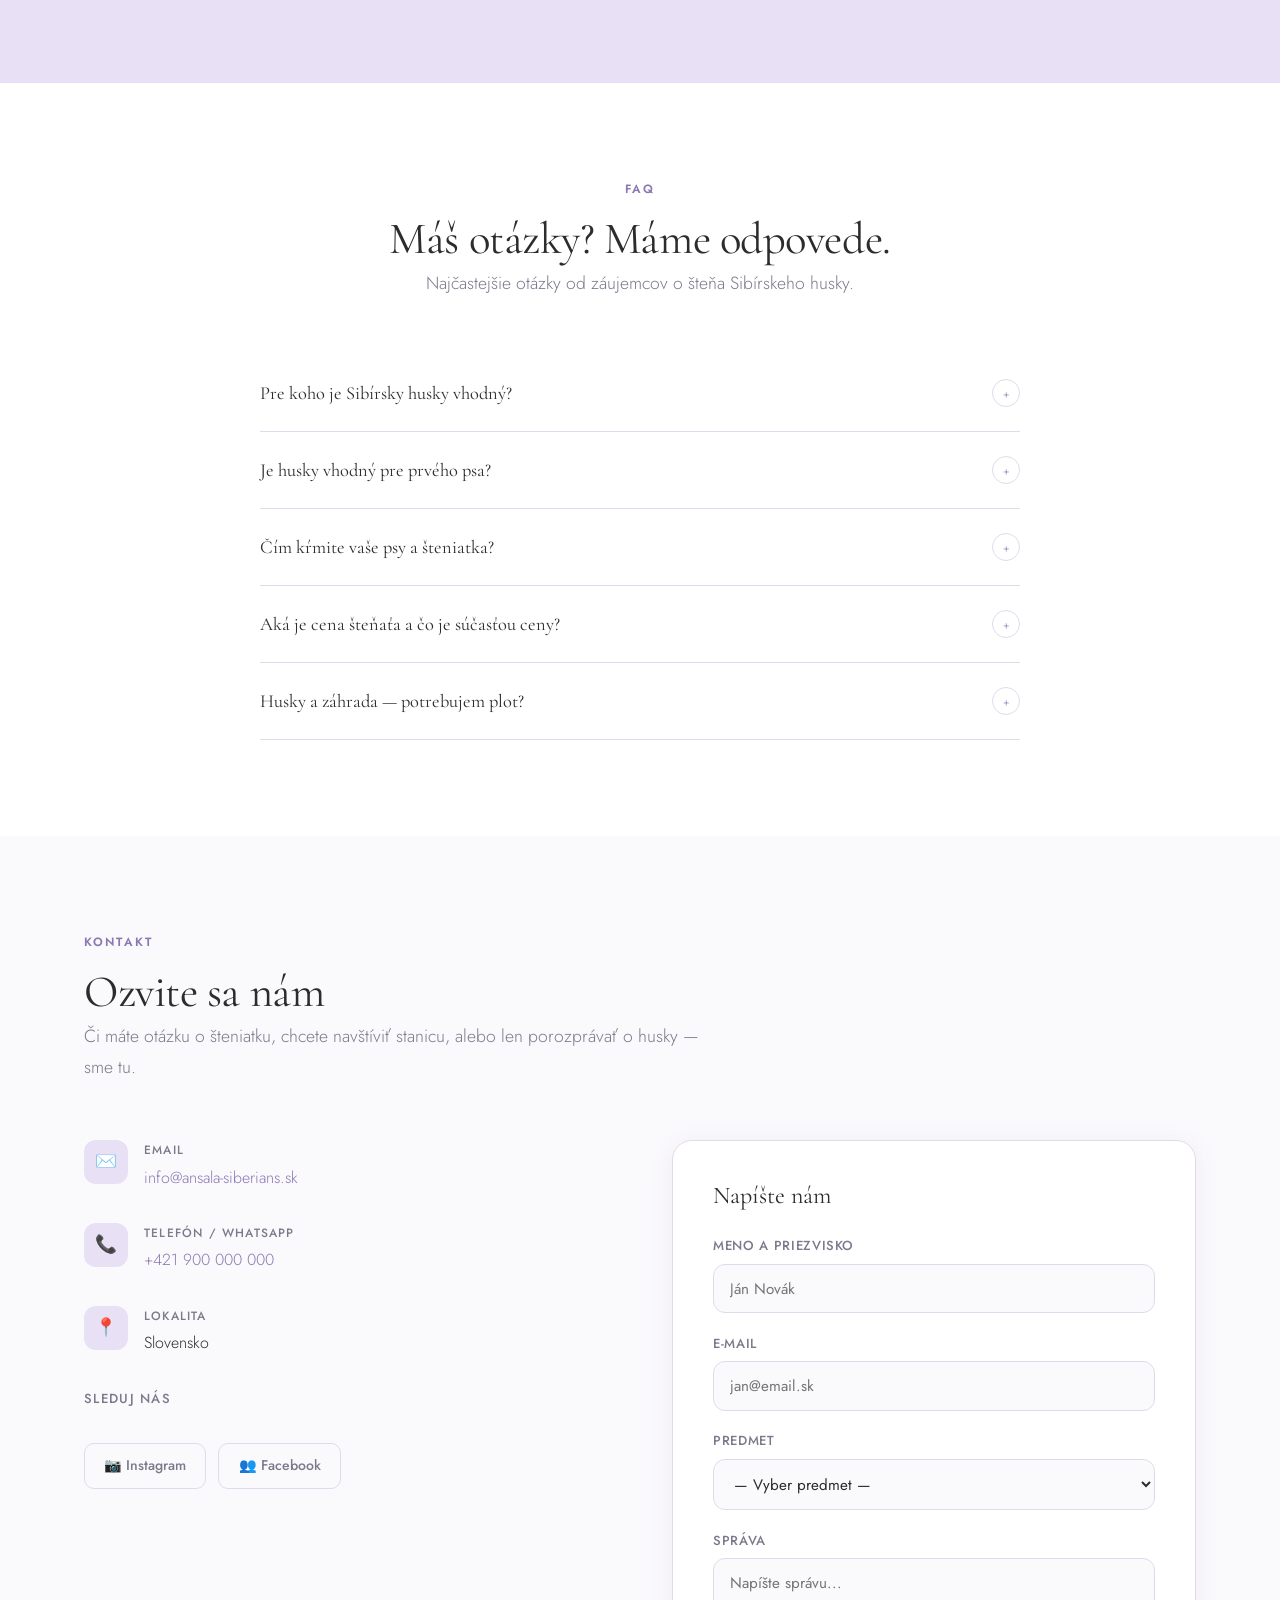
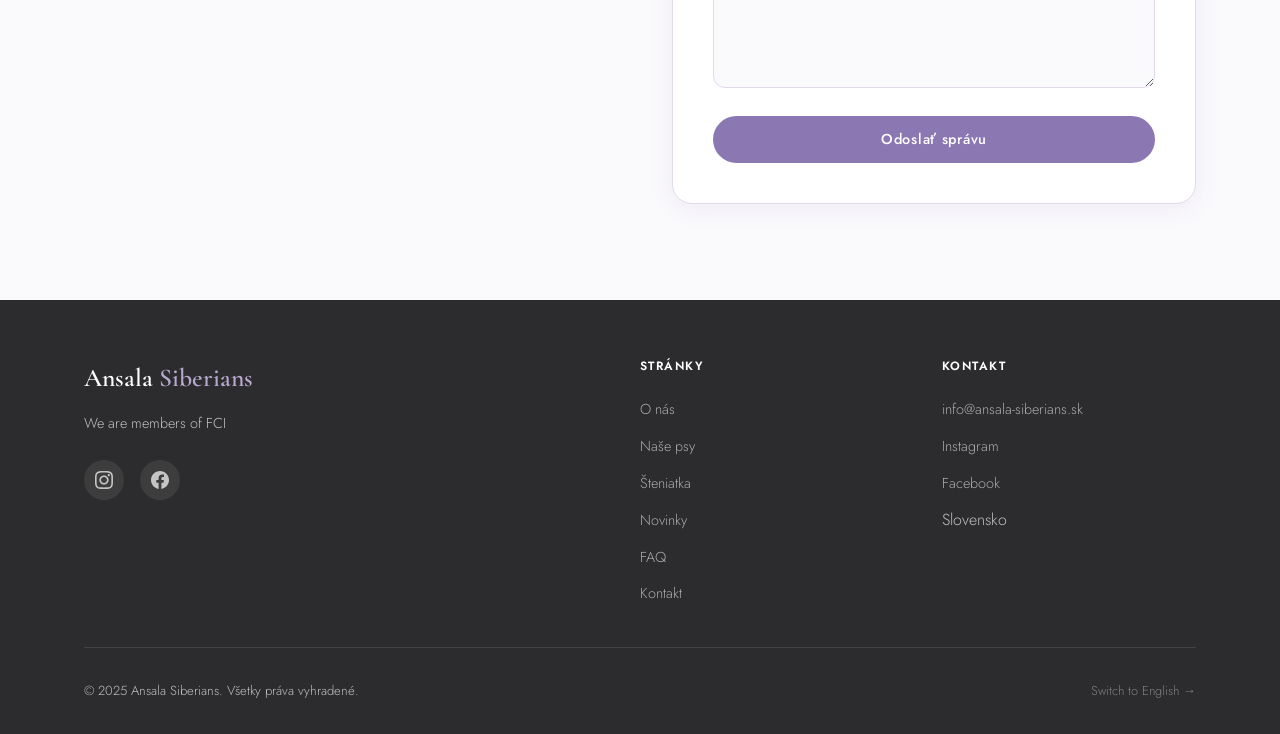
==== commit ca1f792e: "Update index.html" ====
--- a/index.html
+++ b/index.html
@@ -120,7 +120,7 @@
     <div class="dogs-preview-grid">
 
       <!-- KARTIČKA PSA — skopíruj pre každého ďalšieho psa -->
-      <a href="psy/aurora.html" class="dog-card">
+      <a href="psy/nala.html" class="dog-card">
         <div class="dog-card__photo">
            <img src="/images/championNala.jpg" alt="Nala" />
         </div>
@@ -402,7 +402,7 @@
       <div>
         <!-- <img src="images/logo.png" alt="Ansala Siberians" style="height:40px;margin-bottom:0.75rem;" /> -->
         <div class="footer__logo">Ansala <span>Siberians</span></div>
-        <p class="footer__desc">Profesionálna chovateľská stanica Sibírskeho husky na Slovensku. S láskou od 2015.</p>
+        <p class="footer__desc">We are members of FCI</p>
         <div class="footer-social">
           <a href="https://instagram.com/ansala.siberians" target="_blank" class="footer-social__link" aria-label="Instagram">
             <svg viewBox="0 0 24 24"><path d="M12 2.163c3.204 0 3.584.012 4.85.07 3.252.148 4.771 1.691 4.919 4.919.058 1.265.069 1.645.069 4.849 0 3.205-.012 3.584-.069 4.849-.149 3.225-1.664 4.771-4.919 4.919-1.266.058-1.644.07-4.85.07-3.204 0-3.584-.012-4.849-.07-3.26-.149-4.771-1.699-4.919-4.92-.058-1.265-.07-1.644-.07-4.849 0-3.204.013-3.583.07-4.849.149-3.227 1.664-4.771 4.919-4.919 1.266-.057 1.645-.069 4.849-.069zm0-2.163c-3.259 0-3.667.014-4.947.072-4.358.2-6.78 2.618-6.98 6.98-.059 1.281-.073 1.689-.073 4.948 0 3.259.014 3.668.072 4.948.2 4.358 2.618 6.78 6.98 6.98 1.281.058 1.689.072 4.948.072 3.259 0 3.668-.014 4.948-.072 4.354-.2 6.782-2.618 6.979-6.98.059-1.28.073-1.689.073-4.948 0-3.259-.014-3.667-.072-4.947-.196-4.354-2.617-6.78-6.979-6.98-1.281-.059-1.69-.073-4.949-.073zm0 5.838c-3.403 0-6.162 2.759-6.162 6.162s2.759 6.163 6.162 6.163 6.162-2.759 6.162-6.163c0-3.403-2.759-6.162-6.162-6.162zm0 10.162c-2.209 0-4-1.79-4-4 0-2.209 1.791-4 4-4s4 1.791 4 4c0 2.21-1.791 4-4 4zm6.406-11.845c-.796 0-1.441.645-1.441 1.44s.645 1.44 1.441 1.44c.795 0 1.439-.645 1.439-1.44s-.644-1.44-1.439-1.44z"/></svg>
